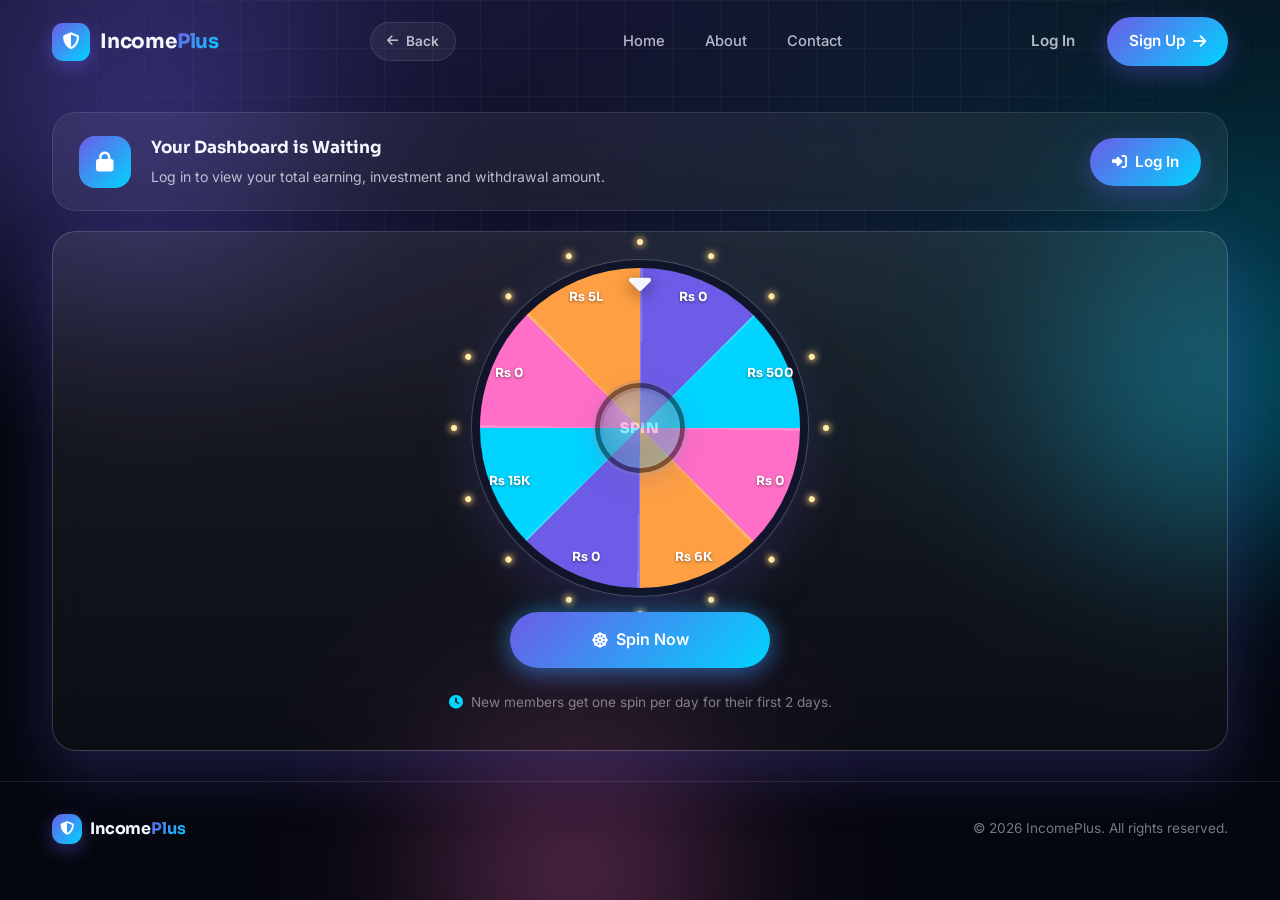
==== frontend/index.html @ 75879833 "Add live countdown timer for the next daily bonus spin Backend now returns next_eligible_at (next UT" ====
<!DOCTYPE html>
<html lang="en">
<head>
<meta charset="UTF-8" />
<meta name="viewport" content="width=device-width, initial-scale=1.0" />
<title>IncomePlus — Grow Your Income, Securely</title>
<meta name="description" content="IncomePlus — a secure, modern investment platform for users and admins." />
<link rel="icon" type="image/svg+xml" href="favicon.svg" />

<link rel="preconnect" href="https://fonts.googleapis.com" />
<link rel="preconnect" href="https://fonts.gstatic.com" crossorigin />
<link href="https://fonts.googleapis.com/css2?family=Sora:wght@400;500;600;700;800&family=Inter:wght@400;500;600;700&display=swap" rel="stylesheet" />
<link rel="stylesheet" href="https://cdnjs.cloudflare.com/ajax/libs/font-awesome/6.5.2/css/all.min.css" />

<link rel="stylesheet" href="css/style.css" />
</head>
<body>

<!-- Ambient background -->
<div class="bg-ambient" aria-hidden="true">
  <span class="orb orb-1"></span>
  <span class="orb orb-2"></span>
  <span class="orb orb-3"></span>
  <div class="grid-overlay"></div>
</div>

<!-- ===== Header ===== -->
<header class="site-header" id="siteHeader">
  <div class="container header-inner">
    <a href="#home" class="brand">
      <span class="brand-mark"><i class="fa-solid fa-shield-halved"></i></span>
      <span class="brand-name">Income<span class="brand-accent">Plus</span></span>
    </a>

    <button type="button" class="back-nav-btn" id="backNavBtn" title="Go back" aria-label="Go back">
      <i class="fa-solid fa-arrow-left"></i>
      <span>Back</span>
    </button>

    <nav class="main-nav" id="mainNav">
      <a href="#home" class="nav-link active">Home</a>
      <a href="#about" class="nav-link">About</a>
      <a href="#contact" class="nav-link">Contact</a>
      <button type="button" class="nav-link mobile-logout-link" id="mobileLogoutBtn" hidden>
        <i class="fa-solid fa-arrow-right-from-bracket"></i> Log Out
      </button>
    </nav>

    <div class="header-actions">
      <div class="auth-buttons" id="authButtons">
        <button class="btn btn-ghost" id="openLoginBtn">Log In</button>
        <button class="btn btn-primary" id="openSignupBtn">
          <span>Sign Up</span>
          <i class="fa-solid fa-arrow-right"></i>
        </button>
      </div>

      <div class="user-chip" id="userChip" hidden>
        <span class="user-chip-avatar"><i class="fa-solid fa-user"></i></span>
        <span class="user-chip-name" id="userChipName">User</span>
        <button class="user-chip-logout" id="logoutBtn" title="Log out" aria-label="Log out">
          <i class="fa-solid fa-arrow-right-from-bracket"></i>
        </button>
      </div>

      <button class="nav-toggle" id="navToggle" aria-label="Toggle navigation">
        <span></span><span></span><span></span>
      </button>
    </div>
  </div>
</header>

<div class="mobile-back-row">
  <button type="button" class="mobile-back-btn" id="mobileBackBtn" aria-label="Go back">
    <i class="fa-solid fa-arrow-left"></i>
  </button>
</div>

<!-- ===== Wallet Overview (below header) ===== -->
<section class="wallet-section" id="walletSection">
  <div class="container">

    <div class="wallet-locked" id="walletLocked">
      <div class="wallet-locked-icon"><i class="fa-solid fa-lock"></i></div>
      <div class="wallet-locked-text">
        <h3>Your Dashboard is Waiting</h3>
        <p>Log in to view your total earning, investment and withdrawal amount.</p>
      </div>
      <button class="btn btn-primary" id="walletLoginBtn">
        <i class="fa-solid fa-right-to-bracket"></i>
        <span>Log In</span>
      </button>
    </div>

    <div class="wallet-grid" id="walletGrid" hidden>
      <div class="wallet-card wallet-earning">
        <div class="wallet-card-icon"><i class="fa-solid fa-sack-dollar"></i></div>
        <div class="wallet-card-info">
          <span class="wallet-card-label">Total Earning</span>
          <span class="wallet-card-amount" id="totalEarningAmount">$0.00</span>
        </div>
      </div>

      <div class="wallet-card wallet-investment">
        <div class="wallet-card-icon"><i class="fa-solid fa-chart-line"></i></div>
        <div class="wallet-card-info">
          <span class="wallet-card-label">Total Investment</span>
          <span class="wallet-card-amount" id="totalInvestmentAmount">$0.00</span>
        </div>
      </div>

      <button type="button" class="wallet-card wallet-withdrawal wallet-card-clickable" id="withdrawCardBtn">
        <div class="wallet-card-icon"><i class="fa-solid fa-money-bill-transfer"></i></div>
        <div class="wallet-card-info">
          <span class="wallet-card-label">Withdrawal Amount</span>
          <span class="wallet-card-amount" id="withdrawalAmount">$0.00</span>
        </div>
        <span class="wallet-card-cta"><i class="fa-solid fa-arrow-right"></i> Withdraw</span>
      </button>
    </div>

    <div class="investments-history" id="investmentsHistory" hidden>
      <h4><i class="fa-solid fa-clock-rotate-left"></i> Your Investment Requests</h4>
      <div class="investment-list" id="investmentList"></div>
    </div>

    <div class="investments-history" id="withdrawalsHistory" hidden>
      <h4><i class="fa-solid fa-money-bill-transfer"></i> Your Withdrawal Requests</h4>
      <div class="investment-list" id="withdrawalList"></div>
    </div>

  </div>
</section>

<main id="home">

  <!-- ===== Daily Bonus Wheel ===== -->
  <section class="bonus-section" id="daily-bonus">
    <div class="container">
      <div class="bonus-card glass-card bonus-card-simple">

        <div class="bonus-wheel-area">
          <div class="wheel-wrap">
            <div class="wheel-pointer"><i class="fa-solid fa-caret-down"></i></div>
            <div class="wheel" id="bonusWheel">
              <div class="wheel-labels" id="wheelLabels"></div>
            </div>
            <button type="button" class="wheel-hub" id="spinBtn" disabled>
              <span class="btn-text">SPIN</span>
              <i class="fa-solid fa-circle-notch fa-spin btn-spinner"></i>
            </button>
          </div>

          <button class="btn btn-primary btn-lg spin-now-btn" id="spinNowBtn">
            <i class="fa-solid fa-dharmachakra"></i>
            <span>Spin Now</span>
          </button>

          <p class="bonus-simple-note"><i class="fa-solid fa-clock"></i> New members get one spin per day for their first 2 days.</p>

          <div class="bonus-status-message" id="bonusStatusMessage" hidden></div>
        </div>

      </div>
    </div>
  </section>

</main>

<!-- ===== Footer ===== -->
<footer class="site-footer" id="contact">
  <div class="container footer-inner">
    <div class="brand footer-brand">
      <span class="brand-mark"><i class="fa-solid fa-shield-halved"></i></span>
      <span class="brand-name">Income<span class="brand-accent">Plus</span></span>
    </div>
    <p class="footer-copy">&copy; <span id="footerYear"></span> IncomePlus. All rights reserved.</p>
  </div>
</footer>

<!-- ===== Auth Modal ===== -->
<div class="modal-overlay" id="authOverlay">
  <div class="auth-modal" role="dialog" aria-modal="true" aria-labelledby="authModalTitle">
    <button class="modal-close" id="authCloseBtn" aria-label="Close">
      <i class="fa-solid fa-xmark"></i>
    </button>

    <div class="auth-modal-header">
      <span class="brand-mark"><i class="fa-solid fa-shield-halved"></i></span>
      <h2 id="authModalTitle">Welcome to IncomePlus</h2>
      <p id="authModalSubtitle">New user? Sign up in seconds. Returning? Log right back in.</p>
    </div>

    <!-- Login / Signup tabs -->
    <div class="auth-tabs">
      <button class="auth-tab active" data-tab="login">Log In</button>
      <button class="auth-tab" data-tab="signup">Sign Up</button>
    </div>

    <div class="auth-alert" id="authAlert"></div>

    <!-- ===== Login Form ===== -->
    <form class="auth-form active" id="loginForm" autocomplete="on">
      <div class="form-group">
        <label for="loginEmail">Email Address</label>
        <div class="input-wrap">
          <i class="fa-solid fa-envelope"></i>
          <input type="email" id="loginEmail" name="email" placeholder="you@example.com" required />
        </div>
      </div>

      <div class="form-group">
        <label for="loginPassword">Password</label>
        <div class="input-wrap">
          <i class="fa-solid fa-lock"></i>
          <input type="password" id="loginPassword" name="password" placeholder="••••••••" required minlength="8" />
          <button type="button" class="input-icon-btn toggle-password" data-target="loginPassword" aria-label="Show password">
            <i class="fa-solid fa-eye"></i>
          </button>
        </div>
      </div>

      <div class="form-row-between">
        <label class="checkbox-wrap">
          <input type="checkbox" id="rememberMe" name="remember_me" />
          <span class="checkbox-box"></span>
          <span>Remember me</span>
        </label>
        <a href="#" class="link-muted" id="forgotPasswordLink">Forgot password?</a>
      </div>

      <button type="submit" class="btn btn-primary btn-block" id="loginSubmitBtn">
        <span class="btn-text">Log In</span>
        <i class="fa-solid fa-circle-notch fa-spin btn-spinner"></i>
      </button>

      <p class="auth-switch">
        Don't have an account? <button type="button" class="link-btn" data-switch="signup">Sign up</button>
      </p>
    </form>

    <!-- ===== Signup Form ===== -->
    <form class="auth-form" id="signupForm" autocomplete="on">

      <p class="referred-note" id="referredByNote" hidden>
        <i class="fa-solid fa-user-group"></i>
        You were invited by a friend — sign up to get started!
      </p>

      <div class="form-section-label"><span>Identity</span></div>

      <div class="form-group">
        <label for="signupName">Full Name</label>
        <div class="input-wrap">
          <i class="fa-solid fa-id-card"></i>
          <input type="text" id="signupName" name="full_name" placeholder="Your full name" required minlength="2" />
        </div>
      </div>

      <div class="form-group">
        <label for="signupEmail">Email Address</label>
        <div class="input-wrap">
          <i class="fa-solid fa-envelope"></i>
          <input type="email" id="signupEmail" name="email" placeholder="you@example.com" required />
        </div>
      </div>

      <div class="form-section-label"><span>Password</span></div>

      <div class="form-grid-2">
        <div class="form-group">
          <label for="signupPassword">Password</label>
          <div class="input-wrap">
            <i class="fa-solid fa-lock"></i>
            <input type="password" id="signupPassword" name="password" placeholder="Min. 8 characters" required minlength="8" />
            <button type="button" class="input-icon-btn toggle-password" data-target="signupPassword" aria-label="Show password">
              <i class="fa-solid fa-eye"></i>
            </button>
          </div>
        </div>

        <div class="form-group">
          <label for="signupConfirmPassword">Confirm Password</label>
          <div class="input-wrap">
            <i class="fa-solid fa-lock"></i>
            <input type="password" id="signupConfirmPassword" name="confirm_password" placeholder="Re-enter password" required minlength="8" />
            <button type="button" class="input-icon-btn toggle-password" data-target="signupConfirmPassword" aria-label="Show password">
              <i class="fa-solid fa-eye"></i>
            </button>
          </div>
        </div>
      </div>

      <div class="form-section-label"><span>Contact</span></div>

      <div class="form-grid-2">
        <div class="form-group">
          <label for="signupPhone">Mobile Number</label>
          <div class="input-wrap phone-input-wrap">
            <i class="fa-solid fa-phone"></i>
            <span class="phone-prefix">+92</span>
            <input type="tel" id="signupPhone" name="phone_number" placeholder="3XX XXXXXXX" required minlength="7" inputmode="numeric" />
          </div>
        </div>

        <div class="form-group">
          <label for="signupCountry">Country</label>
          <div class="input-wrap select-wrap">
            <i class="fa-solid fa-globe"></i>
            <select id="signupCountry" name="country" required>
              <option value="Pakistan" selected>Pakistan</option>
              <option value="India">India</option>
              <option value="United Arab Emirates">United Arab Emirates</option>
              <option value="Saudi Arabia">Saudi Arabia</option>
              <option value="United Kingdom">United Kingdom</option>
              <option value="United States">United States</option>
              <option value="Other">Other</option>
            </select>
            <i class="fa-solid fa-chevron-down select-caret"></i>
          </div>
        </div>
      </div>


      <label class="checkbox-wrap terms-check">
        <input type="checkbox" id="agreeTerms" name="agree_terms" required />
        <span class="checkbox-box"></span>
        <span>I agree to the Terms of Service and Privacy Policy</span>
      </label>

      <button type="submit" class="btn btn-primary btn-block" id="signupSubmitBtn">
        <span class="btn-text">Create Account</span>
        <i class="fa-solid fa-circle-notch fa-spin btn-spinner"></i>
      </button>

      <p class="auth-switch">
        Already have an account? <button type="button" class="link-btn" data-switch="login">Log in</button>
      </p>

      <p class="trust-note">
        <i class="fa-solid fa-shield-halved"></i>
        Passwords hashed with bcrypt · Stored in PostgreSQL · JWT-secured sessions
      </p>
    </form>
  </div>
</div>

<!-- ===== Investment Modal ===== -->
<div class="modal-overlay" id="investmentOverlay">
  <div class="auth-modal investment-modal" role="dialog" aria-modal="true" aria-labelledby="investmentModalTitle">
    <button class="modal-close" id="investmentCloseBtn" aria-label="Close">
      <i class="fa-solid fa-xmark"></i>
    </button>

    <div class="auth-modal-header">
      <span class="brand-mark"><i class="fa-solid fa-coins"></i></span>
      <h2 id="investmentModalTitle">Choose Your Investment Plan</h2>
      <p id="investmentModalSubtitle">Pick an amount to get started — you can invest again anytime.</p>
    </div>

    <div class="auth-alert" id="investmentAlert"></div>

    <!-- Step 1: Plan selection -->
    <div class="invest-step" id="investStepPlans">
      <div class="plan-grid" id="planGrid"></div>

      <p class="plan-disclaimer">
        <i class="fa-solid fa-circle-info"></i>
        Profit shown is the expected monthly return, credited daily once your investment is approved.
      </p>

      <button type="button" class="btn btn-primary btn-block" id="planContinueBtn" disabled>
        <span>Continue</span>
        <i class="fa-solid fa-arrow-right"></i>
      </button>
    </div>

    <!-- Step 2: Payment details -->
    <div class="invest-step" id="investStepPayment" hidden>
      <div class="payment-summary">
        <span>You're investing</span>
        <strong id="selectedAmountText">Rs 0</strong>
      </div>

      <div class="profit-summary" id="profitSummary">
        <i class="fa-solid fa-arrow-trend-up"></i>
        <span>Expected profit: <strong id="profitMonthlyText">Rs 0/mo</strong> <em id="profitDailyText">(&asymp; Rs 0/day)</em></span>
      </div>

      <div class="payment-details-card">
        <div class="payment-detail-row">
          <span class="payment-detail-label"><i class="fa-solid fa-building-columns"></i> Bank Name</span>
          <span class="payment-detail-value">O Pay</span>
        </div>
        <div class="payment-detail-row">
          <span class="payment-detail-label"><i class="fa-solid fa-user"></i> Account Holder</span>
          <span class="payment-detail-value">Hafeez</span>
        </div>
        <div class="payment-detail-row">
          <span class="payment-detail-label"><i class="fa-solid fa-hashtag"></i> Account Number</span>
          <span class="payment-detail-value payment-account-number">
            <span id="accountNumberText">03213628639</span>
            <button type="button" class="copy-btn" id="copyAccountBtn" title="Copy account number" aria-label="Copy account number">
              <i class="fa-solid fa-copy"></i>
            </button>
          </span>
        </div>
      </div>

      <p class="payment-instructions">
        <i class="fa-solid fa-circle-info"></i>
        Send the selected amount to the account above, then fill in your payment proof below so our team can verify it.
      </p>

      <div class="proof-form">
        <div class="form-group">
          <label for="transactionId">Transaction ID</label>
          <div class="input-wrap">
            <i class="fa-solid fa-receipt"></i>
            <input type="text" id="transactionId" name="transaction_id" placeholder="e.g. TXN123456789" required />
          </div>
        </div>

        <div class="form-group">
          <label for="screenshotInput">Payment Screenshot</label>
          <label class="upload-zone" id="uploadZone" for="screenshotInput">
            <input type="file" id="screenshotInput" name="screenshot" accept="image/png,image/jpeg,image/webp" hidden />

            <div class="upload-zone-empty" id="uploadZoneEmpty">
              <i class="fa-solid fa-cloud-arrow-up"></i>
              <span class="upload-zone-title">Click to upload screenshot</span>
              <span class="upload-zone-hint">PNG, JPG or WEBP — max 5MB</span>
            </div>

            <div class="upload-zone-preview" id="uploadZonePreview" hidden>
              <img id="uploadPreviewImg" alt="Payment screenshot preview" />
              <div class="upload-preview-info">
                <span id="uploadFileName">screenshot.png</span>
                <button type="button" class="upload-remove-btn" id="uploadRemoveBtn" title="Remove screenshot" aria-label="Remove screenshot">
                  <i class="fa-solid fa-trash"></i>
                </button>
              </div>
            </div>
          </label>
        </div>
      </div>

      <div class="invest-step-actions">
        <button type="button" class="btn btn-outline" id="planBackBtn">
          <i class="fa-solid fa-arrow-left"></i>
          <span>Back</span>
        </button>
        <button type="button" class="btn btn-primary btn-block" id="confirmInvestmentBtn">
          <span class="btn-text">I've Sent the Payment</span>
          <i class="fa-solid fa-circle-notch fa-spin btn-spinner"></i>
        </button>
      </div>
    </div>

    <!-- Step 3: Waiting for approval -->
    <div class="invest-step" id="investStepSuccess" hidden>
      <div class="invest-success">
        <div class="invest-success-icon pending"><i class="fa-solid fa-hourglass-half"></i></div>
        <h3>Waiting for Approval</h3>
        <p>Your payment proof for <strong id="successAmountText">Rs 0</strong> has been submitted. Our team will verify it and approve your investment shortly — track the status anytime on your dashboard.</p>
        <button type="button" class="btn btn-primary btn-block" id="investDoneBtn">Done</button>
      </div>
    </div>
  </div>
</div>

<!-- ===== Bonus Spin Result ===== -->
<div class="confetti-container" id="confettiContainer" aria-hidden="true"></div>

<div class="modal-overlay" id="bonusResultOverlay">
  <div class="auth-modal bonus-result-modal" role="dialog" aria-modal="true" aria-labelledby="bonusResultTitle">
    <button class="modal-close" id="bonusResultClose" aria-label="Close">
      <i class="fa-solid fa-xmark"></i>
    </button>

    <div class="bonus-result-icon" id="bonusResultIcon"><i class="fa-solid fa-sack-dollar"></i></div>
    <h2 id="bonusResultTitle">Congratulations!</h2>
    <p class="bonus-result-lead" id="bonusResultLead">You won</p>
    <div class="bonus-result-amount" id="bonusResultAmount">Rs 500</div>
    <p class="bonus-result-note" id="bonusResultNote">Added to your Total Earning balance.</p>

    <button type="button" class="btn btn-primary btn-block" id="bonusResultWithdrawBtn" hidden>
      <i class="fa-solid fa-money-bill-transfer"></i>
      <span id="bonusResultWithdrawText">Withdraw Rs 0</span>
    </button>
    <button type="button" class="btn btn-outline btn-block" id="bonusResultDoneBtn">Awesome!</button>
  </div>
</div>

<!-- ===== Withdrawal Modal ===== -->
<!-- ===== Investment-Required Gate (big bonus winners) ===== -->
<div class="modal-overlay" id="investRequiredOverlay">
  <div class="auth-modal invest-required-modal" role="dialog" aria-modal="true" aria-labelledby="investRequiredTitle">
    <button class="modal-close" id="investRequiredClose" aria-label="Close">
      <i class="fa-solid fa-xmark"></i>
    </button>

    <div class="invest-required-icon"><i class="fa-solid fa-lock"></i></div>
    <span class="invest-required-badge"><i class="fa-solid fa-star"></i> Bonus Unlock Required</span>

    <h2 id="investRequiredTitle">Invest to Unlock Your Withdrawal</h2>
    <p class="invest-required-text">
      Your bonus win qualifies for our <strong>big-winner</strong> tier. To keep payouts safe and secure,
      withdrawals unlock once you've invested the amount below.
    </p>

    <div class="invest-required-amount">
      <i class="fa-solid fa-arrow-trend-up"></i>
      <span>Invest</span>
      <strong id="investRequiredAmountText">Rs 50,000</strong>
    </div>

    <div class="invest-required-actions">
      <button type="button" class="btn btn-primary btn-block" id="investRequiredCta">
        <i class="fa-solid fa-coins"></i>
        <span>Invest Now</span>
      </button>
      <button type="button" class="btn btn-outline btn-block" id="investRequiredLaterBtn">Maybe Later</button>
    </div>
  </div>
</div>

<div class="modal-overlay" id="withdrawalOverlay">
  <div class="auth-modal withdrawal-modal" role="dialog" aria-modal="true" aria-labelledby="withdrawalModalTitle">
    <button class="modal-close" id="withdrawalCloseBtn" aria-label="Close">
      <i class="fa-solid fa-xmark"></i>
    </button>

    <div class="auth-modal-header">
      <span class="brand-mark"><i class="fa-solid fa-money-bill-transfer"></i></span>
      <h2 id="withdrawalModalTitle">Request a Withdrawal</h2>
      <p>Funds are sent to your Easypaisa or JazzCash account after admin approval.</p>
    </div>

    <div class="auth-alert" id="withdrawalAlert"></div>

    <!-- Step 1: form -->
    <div class="invest-step" id="withdrawStepForm">
      <div class="payment-summary">
        <span>Available to withdraw</span>
        <strong id="withdrawAvailableText">Rs 0</strong>
      </div>

      <div class="form-group">
        <label for="withdrawAmount">Amount (Rs)</label>
        <div class="input-wrap">
          <i class="fa-solid fa-money-bill"></i>
          <input type="number" id="withdrawAmount" min="1" step="1" placeholder="e.g. 1000" required />
        </div>
      </div>

      <div class="role-toggle" id="walletProviderToggle">
        <button type="button" class="role-btn active" data-provider="easypaisa">
          <i class="fa-solid fa-wallet"></i> Easypaisa
        </button>
        <button type="button" class="role-btn" data-provider="jazzcash">
          <i class="fa-solid fa-wallet"></i> JazzCash
        </button>
      </div>

      <div class="form-group">
        <label for="withdrawAccountNumber">Account Number</label>
        <div class="input-wrap">
          <i class="fa-solid fa-phone"></i>
          <input type="tel" id="withdrawAccountNumber" placeholder="03XXXXXXXXX" required minlength="7" />
        </div>
      </div>

      <button type="button" class="btn btn-primary btn-block" id="withdrawSubmitBtn">
        <span class="btn-text">Request Withdrawal</span>
        <i class="fa-solid fa-circle-notch fa-spin btn-spinner"></i>
      </button>
    </div>

    <!-- Step 2: Waiting for approval -->
    <div class="invest-step" id="withdrawStepSuccess" hidden>
      <div class="invest-success">
        <div class="invest-success-icon pending"><i class="fa-solid fa-hourglass-half"></i></div>
        <h3>Waiting for Approval</h3>
        <p>Your withdrawal request for <strong id="withdrawSuccessAmount">Rs 0</strong> has been submitted. Our team will process it and send funds to your account shortly.</p>
        <button type="button" class="btn btn-primary btn-block" id="withdrawDoneBtn">Done</button>
      </div>
    </div>
  </div>
</div>

<script src="js/main.js"></script>
<script src="js/auth.js"></script>
<script src="js/investment.js"></script>
<script src="js/withdrawal.js"></script>
<script src="js/market.js"></script>
<script src="js/bonus.js"></script>
</body>
</html>
---- frontend/css/style.css ----
/* ============================================
   IncomePlus — Design Tokens
============================================ */
:root {
  --bg-deep: #05070f;
  --bg-surface: #0b0f1e;
  --bg-surface-2: #10152a;
  --bg-glass: rgba(255, 255, 255, 0.06);
  --border-soft: rgba(255, 255, 255, 0.1);
  --border-strong: rgba(255, 255, 255, 0.18);

  --text-primary: #f5f7ff;
  --text-secondary: rgba(245, 247, 255, 0.72);
  --text-muted: rgba(245, 247, 255, 0.48);

  --accent-1: #6c5ce7;
  --accent-2: #00d4ff;
  --accent-3: #ff6ec7;
  --accent-success: #2ecc71;
  --accent-danger: #ff5c7a;

  --gradient-primary: linear-gradient(135deg, var(--accent-1), var(--accent-2));
  --gradient-warm: linear-gradient(135deg, var(--accent-3), var(--accent-1));

  --shadow-soft: 0 10px 30px rgba(0, 0, 0, 0.35);
  --shadow-lift: 0 20px 60px rgba(108, 92, 231, 0.25);

  --radius-sm: 10px;
  --radius-md: 16px;
  --radius-lg: 24px;
  --radius-pill: 999px;

  --font-heading: "Sora", "Inter", sans-serif;
  --font-body: "Inter", sans-serif;

  --header-h: 84px;
  --ease: cubic-bezier(0.16, 1, 0.3, 1);
}

/* ============================================
   Reset
============================================ */
* { margin: 0; padding: 0; box-sizing: border-box; }

/* Component classes below set their own `display` (flex/grid), which — at equal
   specificity — beats the browser's default [hidden] rule by source order alone.
   This restores `hidden` as the final word regardless of component styling. */
[hidden] { display: none !important; }

html { scroll-behavior: smooth; }

body {
  background: var(--bg-deep);
  color: var(--text-primary);
  font-family: var(--font-body);
  line-height: 1.6;
  overflow-x: hidden;
  -webkit-font-smoothing: antialiased;
}

img, svg { display: block; max-width: 100%; }
a { text-decoration: none; color: inherit; }
button { font: inherit; cursor: pointer; border: none; background: none; color: inherit; }
input { font: inherit; color: inherit; }
ul { list-style: none; }

.container {
  width: 100%;
  max-width: 1240px;
  margin: 0 auto;
  padding: 0 32px;
}

::selection { background: var(--accent-1); color: #fff; }

::-webkit-scrollbar { width: 10px; }
::-webkit-scrollbar-track { background: var(--bg-deep); }
::-webkit-scrollbar-thumb { background: var(--bg-surface-2); border-radius: 10px; }
::-webkit-scrollbar-thumb:hover { background: var(--accent-1); }

/* ============================================
   Ambient Background
============================================ */
.bg-ambient {
  position: fixed;
  inset: 0;
  z-index: -1;
  overflow: hidden;
  background:
    radial-gradient(ellipse 80% 60% at 20% -10%, rgba(108, 92, 231, 0.25), transparent),
    radial-gradient(ellipse 60% 50% at 100% 20%, rgba(0, 212, 255, 0.15), transparent),
    var(--bg-deep);
}

.orb {
  position: absolute;
  border-radius: 50%;
  filter: blur(90px);
  opacity: 0.55;
  animation: drift 22s ease-in-out infinite;
}

.orb-1 {
  width: 480px; height: 480px;
  top: -120px; left: -100px;
  background: radial-gradient(circle, var(--accent-1), transparent 70%);
}

.orb-2 {
  width: 420px; height: 420px;
  top: 20%; right: -140px;
  background: radial-gradient(circle, var(--accent-2), transparent 70%);
  animation-delay: -7s;
}

.orb-3 {
  width: 380px; height: 380px;
  bottom: -160px; left: 30%;
  background: radial-gradient(circle, var(--accent-3), transparent 70%);
  animation-delay: -14s;
}

@keyframes drift {
  0%, 100% { transform: translate(0, 0) scale(1); }
  33% { transform: translate(40px, 30px) scale(1.08); }
  66% { transform: translate(-30px, 20px) scale(0.95); }
}

.grid-overlay {
  position: absolute;
  inset: 0;
  background-image:
    linear-gradient(rgba(255,255,255,0.035) 1px, transparent 1px),
    linear-gradient(90deg, rgba(255,255,255,0.035) 1px, transparent 1px);
  background-size: 48px 48px;
  mask-image: radial-gradient(ellipse 70% 60% at 50% 0%, #000 40%, transparent 90%);
}

/* ============================================
   Buttons
============================================ */
.btn {
  display: inline-flex;
  align-items: center;
  justify-content: center;
  gap: 8px;
  padding: 12px 22px;
  border-radius: var(--radius-pill);
  font-weight: 600;
  font-size: 0.95rem;
  white-space: nowrap;
  transition: transform 0.25s var(--ease), box-shadow 0.25s var(--ease), background 0.25s var(--ease), border-color 0.25s var(--ease);
}

.btn:active { transform: scale(0.97); }

.btn-primary {
  background: var(--gradient-primary);
  color: #fff;
  box-shadow: 0 8px 24px rgba(108, 92, 231, 0.35);
}
.btn-primary:hover { box-shadow: 0 12px 32px rgba(108, 92, 231, 0.5); transform: translateY(-2px); }

.btn-outline {
  background: transparent;
  border: 1.5px solid var(--border-strong);
  color: var(--text-primary);
}
.btn-outline:hover { background: var(--bg-glass); border-color: var(--accent-2); transform: translateY(-2px); }

.btn-ghost {
  background: transparent;
  color: var(--text-secondary);
}
.btn-ghost:hover { color: var(--text-primary); }

.btn-lg { padding: 15px 28px; font-size: 1rem; }
.btn-block { width: 100%; }

.btn-block .btn-spinner { display: none; }
.btn-block.is-loading .btn-text { visibility: hidden; }
.btn-block.is-loading .btn-spinner {
  display: inline-block;
  position: absolute;
}
.btn-block { position: relative; }

/* ============================================
   Header
============================================ */
.site-header {
  position: fixed;
  top: 0; left: 0; right: 0;
  z-index: 100;
  height: var(--header-h);
  display: flex;
  align-items: center;
  transition: background 0.3s var(--ease), border-color 0.3s var(--ease), height 0.3s var(--ease);
  border-bottom: 1px solid transparent;
}

.site-header.scrolled {
  height: 68px;
  background: rgba(5, 7, 15, 0.75);
  backdrop-filter: blur(16px) saturate(140%);
  -webkit-backdrop-filter: blur(16px) saturate(140%);
  border-bottom: 1px solid var(--border-soft);
}

.header-inner {
  display: flex;
  align-items: center;
  justify-content: space-between;
  gap: 24px;
}

.back-nav-btn {
  display: inline-flex;
  align-items: center;
  gap: 8px;
  padding: 8px 16px;
  border-radius: var(--radius-pill);
  background: var(--bg-glass);
  border: 1px solid var(--border-soft);
  color: var(--text-secondary);
  font-size: 0.85rem;
  font-weight: 600;
  transition: background 0.2s, color 0.2s, border-color 0.2s, transform 0.2s;
}
.back-nav-btn:hover {
  background: rgba(255, 255, 255, 0.1);
  border-color: var(--border-strong);
  color: var(--text-primary);
  transform: translateX(-2px);
}
.back-nav-btn i { font-size: 0.8rem; }

.mobile-back-row { display: none; }

.brand {
  display: flex;
  align-items: center;
  gap: 10px;
}

.brand-mark {
  width: 38px; height: 38px;
  display: grid;
  place-items: center;
  border-radius: 11px;
  background: var(--gradient-primary);
  color: #fff;
  font-size: 1.05rem;
  box-shadow: 0 6px 18px rgba(108, 92, 231, 0.4);
}

.brand-name {
  font-family: var(--font-heading);
  font-weight: 700;
  font-size: 1.25rem;
  letter-spacing: -0.01em;
}

.brand-accent {
  background: var(--gradient-primary);
  -webkit-background-clip: text;
  background-clip: text;
  color: transparent;
}

.main-nav {
  display: flex;
  align-items: center;
  gap: 8px;
}

.nav-link {
  padding: 9px 16px;
  border-radius: var(--radius-pill);
  font-size: 0.92rem;
  font-weight: 500;
  color: var(--text-secondary);
  transition: color 0.2s, background 0.2s;
}

.nav-link:hover { color: var(--text-primary); background: var(--bg-glass); }
.nav-link.active { color: var(--text-primary); background: var(--bg-glass); }

.header-actions {
  display: flex;
  align-items: center;
  gap: 10px;
}

.nav-toggle {
  display: none;
  flex-direction: column;
  gap: 5px;
  width: 34px; height: 34px;
  align-items: center;
  justify-content: center;
}
.nav-toggle span {
  width: 20px; height: 2px;
  background: var(--text-primary);
  border-radius: 2px;
  transition: transform 0.3s, opacity 0.3s;
}

.auth-buttons {
  display: flex;
  align-items: center;
  gap: 10px;
}

/* Logged-in user chip (replaces auth buttons in header) */
.user-chip {
  display: flex;
  align-items: center;
  gap: 10px;
  padding: 6px 8px 6px 14px;
  border-radius: var(--radius-pill);
  background: var(--bg-glass);
  border: 1px solid var(--border-soft);
}

.user-chip-avatar {
  width: 30px; height: 30px;
  display: grid;
  place-items: center;
  border-radius: 50%;
  background: var(--gradient-primary);
  color: #fff;
  font-size: 0.8rem;
}

.user-chip-name {
  font-size: 0.88rem;
  font-weight: 600;
  max-width: 140px;
  overflow: hidden;
  text-overflow: ellipsis;
  white-space: nowrap;
}

.user-chip-logout {
  width: 30px; height: 30px;
  display: grid;
  place-items: center;
  border-radius: 50%;
  color: var(--text-muted);
  transition: background 0.2s, color 0.2s;
}
.user-chip-logout:hover { background: rgba(255, 92, 122, 0.15); color: var(--accent-danger); }

.user-chip-dashboard {
  width: 30px; height: 30px;
  display: grid;
  place-items: center;
  border-radius: 50%;
  color: var(--text-muted);
  transition: background 0.2s, color 0.2s;
}
.user-chip-dashboard:hover { background: rgba(0, 212, 255, 0.15); color: var(--accent-2); }

/* ============================================
   Wallet Overview (below header)
============================================ */
.wallet-section {
  padding: calc(var(--header-h) + 28px) 0 0;
  position: relative;
}

.wallet-locked {
  display: flex;
  align-items: center;
  gap: 20px;
  padding: 22px 26px;
  border-radius: var(--radius-lg);
  background: var(--bg-glass);
  border: 1px solid var(--border-soft);
  backdrop-filter: blur(16px);
  -webkit-backdrop-filter: blur(16px);
}

.wallet-locked-icon {
  flex-shrink: 0;
  width: 52px; height: 52px;
  display: grid;
  place-items: center;
  border-radius: 16px;
  background: var(--gradient-primary);
  color: #fff;
  font-size: 1.25rem;
}

.wallet-locked-text { flex: 1; min-width: 200px; }
.wallet-locked-text h3 {
  font-family: var(--font-heading);
  font-size: 1.05rem;
  margin-bottom: 4px;
}
.wallet-locked-text p {
  font-size: 0.88rem;
  color: var(--text-secondary);
}

.wallet-grid {
  display: grid;
  grid-template-columns: repeat(3, 1fr);
  gap: 20px;
}

.wallet-card {
  display: flex;
  align-items: center;
  gap: 16px;
  padding: 24px;
  border-radius: var(--radius-lg);
  background: var(--bg-glass);
  border: 1px solid var(--border-soft);
  backdrop-filter: blur(16px);
  -webkit-backdrop-filter: blur(16px);
  transition: transform 0.3s var(--ease), border-color 0.3s var(--ease);
  animation: fadeInUp 0.6s var(--ease) both;
}

.wallet-card:hover {
  transform: translateY(-4px);
  border-color: var(--border-strong);
}

.wallet-card-icon {
  flex-shrink: 0;
  width: 50px; height: 50px;
  display: grid;
  place-items: center;
  border-radius: 15px;
  font-size: 1.2rem;
  color: #fff;
}

.wallet-earning .wallet-card-icon { background: linear-gradient(135deg, #2ecc71, #10ac84); }
.wallet-investment .wallet-card-icon { background: linear-gradient(135deg, var(--accent-1), var(--accent-2)); }
.wallet-withdrawal .wallet-card-icon { background: linear-gradient(135deg, var(--accent-3), #ff9f43); }

.wallet-card-info { display: flex; flex-direction: column; gap: 4px; min-width: 0; }

.wallet-card-label {
  font-size: 0.82rem;
  color: var(--text-muted);
  font-weight: 500;
}

.wallet-card-amount {
  font-family: var(--font-heading);
  font-size: 1.4rem;
  font-weight: 700;
  overflow: hidden;
  text-overflow: ellipsis;
  white-space: nowrap;
}

.wallet-card-clickable {
  width: 100%;
  text-align: left;
  font-family: inherit;
  cursor: pointer;
}

.wallet-card-clickable:hover { border-color: var(--accent-2); }

.wallet-card-cta {
  margin-left: auto;
  flex-shrink: 0;
  display: flex;
  align-items: center;
  gap: 6px;
  font-size: 0.78rem;
  font-weight: 600;
  color: var(--accent-2);
  white-space: nowrap;
}

/* ============================================
   Invest Now CTA
============================================ */
.invest-cta { padding: 22px 0 0; }

.invest-cta-inner {
  display: flex;
  align-items: center;
  gap: 20px;
  padding: 22px 26px;
  border-radius: var(--radius-lg);
  background: linear-gradient(120deg, rgba(108, 92, 231, 0.18), rgba(0, 212, 255, 0.1));
  border: 1px solid var(--border-soft);
  backdrop-filter: blur(16px);
  -webkit-backdrop-filter: blur(16px);
  flex-wrap: wrap;
}

.invest-cta-icon {
  flex-shrink: 0;
  width: 52px; height: 52px;
  display: grid;
  place-items: center;
  border-radius: 16px;
  background: var(--gradient-warm);
  color: #fff;
  font-size: 1.3rem;
  box-shadow: 0 10px 24px rgba(255, 110, 199, 0.3);
}

.invest-cta-text { flex: 1; min-width: 220px; }
.invest-cta-text .eyebrow { margin-bottom: 4px; }
.invest-cta-text h3 {
  font-family: var(--font-heading);
  font-size: 1.05rem;
  font-weight: 600;
}

/* ============================================
   Investment Modal — shown as a full-page takeover
   instead of a small centered popup.
============================================ */
#investmentOverlay { padding: 0; }

#investmentOverlay .investment-modal {
  max-width: 100%;
  width: 100%;
  height: 100%;
  max-height: 100%;
  border-radius: 0;
  display: flex;
  flex-direction: column;
  padding: 40px clamp(20px, 6vw, 80px) 48px;
}

#investmentOverlay .invest-step { flex: 1; }

#investmentOverlay .auth-modal-header { max-width: 640px; margin-left: auto; margin-right: auto; }

.investment-modal { max-width: 480px; }

.invest-step { display: flex; flex-direction: column; gap: 18px; }

.plan-grid {
  display: grid;
  grid-template-columns: repeat(2, 1fr);
  gap: 12px;
}

#investmentOverlay .plan-grid {
  max-width: 900px;
  margin: 0 auto;
  width: 100%;
}

@media (min-width: 720px) {
  #investmentOverlay .plan-grid { grid-template-columns: repeat(3, 1fr); }
}

#investmentOverlay .invest-step#investStepPayment,
#investmentOverlay .invest-step#investStepSuccess {
  max-width: 480px;
  margin: 0 auto;
  width: 100%;
}

.plan-card {
  position: relative;
  display: flex;
  flex-direction: column;
  align-items: stretch;
  text-align: center;
  gap: 14px;
  padding: 26px 18px 22px;
  border-radius: var(--radius-lg);
  background: linear-gradient(180deg, rgba(255, 255, 255, 0.05), rgba(255, 255, 255, 0.015));
  border: 1.5px solid var(--border-soft);
  overflow: hidden;
  isolation: isolate;
  transition: transform 0.25s var(--ease), border-color 0.25s var(--ease), box-shadow 0.25s var(--ease);
}

.plan-card::before {
  content: "";
  position: absolute;
  inset: 0;
  z-index: -1;
  opacity: 0;
  background: radial-gradient(circle at 50% -10%, rgba(0, 212, 255, 0.2), transparent 60%);
  transition: opacity 0.3s var(--ease);
}

.plan-card:hover { transform: translateY(-5px); border-color: var(--border-strong); box-shadow: 0 16px 40px rgba(0, 0, 0, 0.35); }
.plan-card:hover::before { opacity: 1; }

.plan-card.selected {
  box-shadow: 0 0 0 3px rgba(0, 212, 255, 0.18), 0 16px 40px rgba(0, 212, 255, 0.15);
}
.plan-card.selected::before { opacity: 1; }

.plan-badge {
  align-self: center;
  display: inline-flex;
  align-items: center;
  gap: 5px;
  font-size: 0.68rem;
  font-weight: 700;
  letter-spacing: 0.05em;
  text-transform: uppercase;
  padding: 5px 14px;
  border-radius: var(--radius-pill);
  background: var(--bg-glass);
  color: var(--accent-2);
  border: 1px solid var(--border-soft);
}

.plan-card-icon {
  width: 54px;
  height: 54px;
  margin: 2px auto 0;
  display: grid;
  place-items: center;
  border-radius: 50%;
  font-size: 1.35rem;
  color: #fff;
  background: var(--gradient-primary);
  box-shadow: 0 8px 24px rgba(0, 212, 255, 0.35);
}

.plan-price-block { display: flex; flex-direction: column; gap: 2px; }

.plan-price-label {
  font-size: 0.66rem;
  font-weight: 600;
  letter-spacing: 0.05em;
  text-transform: uppercase;
  color: var(--text-muted);
}

.plan-amount {
  font-family: var(--font-heading);
  font-size: 1.65rem;
  font-weight: 800;
  background: var(--gradient-primary);
  -webkit-background-clip: text;
  background-clip: text;
  color: transparent;
}

/* ----- Per-plan color themes ----- */
.plan-card.plan-color-teal { border-color: rgba(46, 204, 113, 0.3); }
.plan-card.plan-color-teal::before { background: radial-gradient(circle at 50% -10%, rgba(46, 204, 113, 0.22), transparent 60%); }
.plan-card.plan-color-teal .plan-badge,
.plan-card.plan-color-teal.selected { color: #2ecc71; }
.plan-card.plan-color-teal.selected { border-color: #2ecc71; box-shadow: 0 0 0 3px rgba(46, 204, 113, 0.18), 0 16px 40px rgba(46, 204, 113, 0.15); }
.plan-card.plan-color-teal .plan-card-icon { background: linear-gradient(135deg, #10ac84, #2ecc71); box-shadow: 0 8px 24px rgba(46, 204, 113, 0.4); }
.plan-card.plan-color-teal .plan-amount { background: linear-gradient(135deg, #10ac84, #2ecc71); -webkit-background-clip: text; background-clip: text; }
.plan-card.plan-color-teal .plan-choose-btn { background: linear-gradient(135deg, #10ac84, #2ecc71); box-shadow: 0 8px 20px rgba(46, 204, 113, 0.4); }

.plan-card.plan-color-blue { border-color: rgba(37, 99, 235, 0.3); }
.plan-card.plan-color-blue::before { background: radial-gradient(circle at 50% -10%, rgba(37, 99, 235, 0.22), transparent 60%); }
.plan-card.plan-color-blue .plan-badge { color: #3b82f6; }
.plan-card.plan-color-blue.selected { border-color: #3b82f6; box-shadow: 0 0 0 3px rgba(37, 99, 235, 0.18), 0 16px 40px rgba(37, 99, 235, 0.15); }
.plan-card.plan-color-blue .plan-card-icon { background: linear-gradient(135deg, #2563eb, #3b82f6); box-shadow: 0 8px 24px rgba(37, 99, 235, 0.4); }
.plan-card.plan-color-blue .plan-amount { background: linear-gradient(135deg, #2563eb, #3b82f6); -webkit-background-clip: text; background-clip: text; }
.plan-card.plan-color-blue .plan-choose-btn { background: linear-gradient(135deg, #2563eb, #3b82f6); box-shadow: 0 8px 20px rgba(37, 99, 235, 0.4); }

.plan-card.plan-color-purple { border-color: rgba(139, 92, 246, 0.3); }
.plan-card.plan-color-purple::before { background: radial-gradient(circle at 50% -10%, rgba(139, 92, 246, 0.22), transparent 60%); }
.plan-card.plan-color-purple .plan-badge { color: #a78bfa; }
.plan-card.plan-color-purple.selected { border-color: #8b5cf6; box-shadow: 0 0 0 3px rgba(139, 92, 246, 0.18), 0 16px 40px rgba(139, 92, 246, 0.15); }
.plan-card.plan-color-purple .plan-card-icon { background: linear-gradient(135deg, #8b5cf6, #6c5ce7); box-shadow: 0 8px 24px rgba(139, 92, 246, 0.4); }
.plan-card.plan-color-purple .plan-amount { background: linear-gradient(135deg, #8b5cf6, #6c5ce7); -webkit-background-clip: text; background-clip: text; }
.plan-card.plan-color-purple .plan-choose-btn { background: linear-gradient(135deg, #8b5cf6, #6c5ce7); box-shadow: 0 8px 20px rgba(139, 92, 246, 0.4); }

.plan-card.plan-color-pink { border-color: rgba(236, 72, 153, 0.3); }
.plan-card.plan-color-pink::before { background: radial-gradient(circle at 50% -10%, rgba(236, 72, 153, 0.22), transparent 60%); }
.plan-card.plan-color-pink .plan-badge { color: #ff9ad6; }
.plan-card.plan-color-pink.selected { border-color: #ec4899; box-shadow: 0 0 0 3px rgba(236, 72, 153, 0.18), 0 16px 40px rgba(236, 72, 153, 0.15); }
.plan-card.plan-color-pink .plan-card-icon { background: linear-gradient(135deg, #ec4899, #ff6ec7); box-shadow: 0 8px 24px rgba(236, 72, 153, 0.4); }
.plan-card.plan-color-pink .plan-amount { background: linear-gradient(135deg, #ec4899, #ff6ec7); -webkit-background-clip: text; background-clip: text; }
.plan-card.plan-color-pink .plan-choose-btn { background: linear-gradient(135deg, #ec4899, #ff6ec7); box-shadow: 0 8px 20px rgba(236, 72, 153, 0.4); }

.plan-stats-list { display: flex; flex-direction: column; gap: 8px; }

.plan-stat-row {
  display: flex;
  align-items: center;
  gap: 10px;
  padding: 8px 10px;
  border-radius: var(--radius-sm);
  background: rgba(255, 255, 255, 0.03);
  border: 1px solid var(--border-soft);
  text-align: left;
}

.plan-stat-icon {
  flex-shrink: 0;
  width: 28px;
  height: 28px;
  display: grid;
  place-items: center;
  border-radius: 50%;
  font-size: 0.8rem;
}

.plan-stat-row.stat-validity .plan-stat-icon { background: rgba(0, 212, 255, 0.14); color: var(--accent-2); }
.plan-stat-row.stat-daily .plan-stat-icon { background: rgba(46, 204, 113, 0.14); color: #6bf0a0; }
.plan-stat-row.stat-total .plan-stat-icon { background: rgba(255, 180, 84, 0.16); color: #ffb454; }

.plan-stat-label {
  flex: 1;
  min-width: 0;
  overflow: hidden;
  text-overflow: ellipsis;
  white-space: nowrap;
  font-size: 0.74rem;
  color: var(--text-muted);
  font-weight: 600;
}

.plan-stat-value { flex-shrink: 0; font-size: 0.82rem; font-weight: 700; color: var(--text-primary); white-space: nowrap; }
.plan-stat-value small { font-weight: 600; font-size: 0.68rem; color: var(--text-muted); margin-left: 2px; }

.plan-note {
  display: flex;
  align-items: center;
  justify-content: center;
  gap: 6px;
  font-size: 0.76rem;
  color: var(--text-muted);
}
.plan-note i { color: var(--accent-success); }

.plan-choose-btn {
  display: flex;
  align-items: center;
  justify-content: center;
  width: 100%;
  margin-top: 4px;
  padding: 12px;
  border-radius: 12px;
  background: var(--gradient-primary);
  color: #fff;
  font-size: 0.82rem;
  font-weight: 700;
  box-shadow: 0 8px 20px rgba(108, 92, 231, 0.35);
  transition: transform 0.2s var(--ease), box-shadow 0.2s var(--ease);
}
.plan-card:hover .plan-choose-btn { transform: translateY(-1px); }

.plan-disclaimer {
  display: flex;
  align-items: flex-start;
  gap: 8px;
  font-size: 0.76rem;
  color: var(--text-muted);
  line-height: 1.5;
}
.plan-disclaimer i { margin-top: 2px; color: var(--accent-2); }

.plan-status-note {
  grid-column: 1 / -1;
  text-align: center;
  padding: 30px 16px;
  font-size: 0.85rem;
  color: var(--text-muted);
}

.profit-summary {
  display: flex;
  align-items: center;
  gap: 8px;
  padding: 10px 16px;
  border-radius: var(--radius-sm);
  background: rgba(46, 204, 113, 0.1);
  border: 1px solid rgba(46, 204, 113, 0.25);
  font-size: 0.85rem;
  color: var(--text-secondary);
}
.profit-summary i { color: #6bf0a0; }
.profit-summary strong { color: #6bf0a0; font-weight: 700; }
.profit-summary em { font-style: normal; color: var(--text-muted); font-size: 0.8rem; }

.payment-summary {
  display: flex;
  align-items: center;
  justify-content: space-between;
  padding: 14px 18px;
  border-radius: var(--radius-md);
  background: var(--bg-glass);
  border: 1px solid var(--border-soft);
  font-size: 0.9rem;
  color: var(--text-secondary);
}

.payment-summary strong {
  font-family: var(--font-heading);
  font-size: 1.2rem;
  color: var(--text-primary);
}

.payment-details-card {
  border-radius: var(--radius-md);
  border: 1px solid var(--border-soft);
  overflow: hidden;
}

.payment-detail-row {
  display: flex;
  align-items: center;
  justify-content: space-between;
  gap: 12px;
  padding: 13px 16px;
  background: rgba(255, 255, 255, 0.03);
}

.payment-detail-row + .payment-detail-row { border-top: 1px solid var(--border-soft); }

.payment-detail-label {
  display: flex;
  align-items: center;
  gap: 8px;
  font-size: 0.82rem;
  color: var(--text-muted);
  font-weight: 500;
}

.payment-detail-label i { color: var(--accent-2); width: 14px; }

.payment-detail-value {
  font-size: 0.92rem;
  font-weight: 600;
  color: var(--text-primary);
}

.payment-account-number {
  display: flex;
  align-items: center;
  gap: 10px;
  letter-spacing: 0.02em;
}

.copy-btn {
  display: grid;
  place-items: center;
  width: 26px; height: 26px;
  border-radius: 8px;
  color: var(--text-muted);
  transition: background 0.2s, color 0.2s;
}
.copy-btn:hover { background: var(--bg-glass); color: var(--accent-2); }
.copy-btn.copied { color: var(--accent-success); }

.payment-instructions {
  display: flex;
  align-items: flex-start;
  gap: 8px;
  font-size: 0.8rem;
  color: var(--text-muted);
  line-height: 1.5;
}
.payment-instructions i { margin-top: 2px; color: var(--accent-2); }

.invest-step-actions {
  display: flex;
  gap: 12px;
}
.invest-step-actions .btn-outline { flex-shrink: 0; }
.invest-step-actions .btn-block { flex: 1; }

.invest-success {
  display: flex;
  flex-direction: column;
  align-items: center;
  text-align: center;
  gap: 10px;
  padding: 12px 0 4px;
}

.invest-success-icon {
  width: 64px; height: 64px;
  display: grid;
  place-items: center;
  border-radius: 50%;
  background: rgba(46, 204, 113, 0.15);
  color: #6bf0a0;
  font-size: 2rem;
  margin-bottom: 6px;
}

.invest-success h3 {
  font-family: var(--font-heading);
  font-size: 1.15rem;
}

.invest-success p {
  font-size: 0.88rem;
  color: var(--text-secondary);
  max-width: 340px;
}

.invest-success .btn { margin-top: 10px; width: 100%; }

.invest-success-icon.pending {
  background: rgba(255, 159, 67, 0.15);
  color: #ffb454;
  position: relative;
}

.invest-success-icon.pending::after {
  content: "";
  position: absolute;
  inset: -6px;
  border-radius: 50%;
  border: 2px solid rgba(255, 159, 67, 0.35);
  animation: pulseRing 1.8s ease-out infinite;
}

@keyframes pulseRing {
  0% { transform: scale(0.85); opacity: 1; }
  100% { transform: scale(1.35); opacity: 0; }
}

/* Proof-of-payment: transaction ID + screenshot upload */
.proof-form {
  display: flex;
  flex-direction: column;
  gap: 16px;
}

.upload-zone {
  display: block;
  border-radius: var(--radius-md);
  border: 1.5px dashed var(--border-strong);
  background: rgba(255, 255, 255, 0.03);
  cursor: pointer;
  transition: border-color 0.25s, background 0.25s;
}

.upload-zone:hover { border-color: var(--accent-2); background: rgba(0, 212, 255, 0.05); }

.upload-zone-empty {
  display: flex;
  flex-direction: column;
  align-items: center;
  gap: 6px;
  text-align: center;
  padding: 26px 16px;
}

.upload-zone-empty i {
  font-size: 1.6rem;
  color: var(--accent-2);
  margin-bottom: 4px;
}

.upload-zone-title {
  font-size: 0.88rem;
  font-weight: 600;
}

.upload-zone-hint {
  font-size: 0.76rem;
  color: var(--text-muted);
}

.upload-zone-preview {
  display: flex;
  align-items: center;
  gap: 12px;
  padding: 12px;
}

.upload-zone-preview img {
  width: 56px; height: 56px;
  object-fit: cover;
  border-radius: 10px;
  border: 1px solid var(--border-soft);
}

.upload-preview-info {
  flex: 1;
  min-width: 0;
  display: flex;
  align-items: center;
  justify-content: space-between;
  gap: 10px;
}

.upload-preview-info span {
  font-size: 0.85rem;
  color: var(--text-secondary);
  overflow: hidden;
  text-overflow: ellipsis;
  white-space: nowrap;
}

.upload-remove-btn {
  flex-shrink: 0;
  width: 30px; height: 30px;
  display: grid;
  place-items: center;
  border-radius: 8px;
  color: var(--text-muted);
  transition: background 0.2s, color 0.2s;
}
.upload-remove-btn:hover { background: rgba(255, 92, 122, 0.15); color: var(--accent-danger); }

/* ============================================
   Investment History (My Investments)
============================================ */
.investments-history { margin-top: 20px; }

.investments-history h4 {
  display: flex;
  align-items: center;
  gap: 8px;
  font-family: var(--font-heading);
  font-size: 0.95rem;
  font-weight: 600;
  color: var(--text-secondary);
  margin-bottom: 12px;
}
.investments-history h4 i { color: var(--accent-2); }

.investment-list {
  display: flex;
  flex-direction: column;
  gap: 10px;
}

.investment-row {
  display: flex;
  align-items: center;
  gap: 14px;
  padding: 14px 18px;
  border-radius: var(--radius-md);
  background: var(--bg-glass);
  border: 1px solid var(--border-soft);
  flex-wrap: wrap;
}

.investment-row-amount {
  font-family: var(--font-heading);
  font-weight: 700;
  font-size: 1rem;
  min-width: 90px;
}

.investment-row-meta {
  flex: 1;
  min-width: 160px;
  display: flex;
  flex-direction: column;
  gap: 2px;
}

.investment-row-txn {
  font-size: 0.78rem;
  color: var(--text-muted);
  overflow-wrap: anywhere;
}

.investment-row-date {
  font-size: 0.76rem;
  color: var(--text-muted);
}

.status-badge {
  display: inline-flex;
  align-items: center;
  gap: 6px;
  padding: 6px 12px;
  border-radius: var(--radius-pill);
  font-size: 0.76rem;
  font-weight: 700;
  letter-spacing: 0.02em;
  text-transform: uppercase;
}

.status-badge.status-pending { background: rgba(255, 159, 67, 0.15); color: #ffb454; }
.status-badge.status-approved { background: rgba(46, 204, 113, 0.15); color: #6bf0a0; }
.status-badge.status-rejected { background: rgba(255, 92, 122, 0.15); color: var(--accent-danger); }

/* ============================================
   Hero
============================================ */
.hero {
  position: relative;
  padding: 56px 0 100px;
  min-height: 100vh;
  display: flex;
  align-items: center;
  scroll-margin-top: var(--header-h);
}

#features, #contact { scroll-margin-top: var(--header-h); }

.hero-inner {
  display: flex;
  justify-content: center;
}

.hero-copy {
  max-width: 720px;
  text-align: center;
}

.hero-cta { justify-content: center; }
.hero-stats { justify-content: center; }

.hero-badge {
  display: inline-flex;
  align-items: center;
  gap: 8px;
  padding: 8px 16px;
  border-radius: var(--radius-pill);
  background: var(--bg-glass);
  border: 1px solid var(--border-soft);
  font-size: 0.85rem;
  font-weight: 500;
  color: var(--text-secondary);
  margin-bottom: 24px;
  animation: fadeInUp 0.8s var(--ease) both;
}

.hero-badge i { color: var(--accent-2); }

.hero-title {
  font-family: var(--font-heading);
  font-size: clamp(2.4rem, 4.2vw, 3.6rem);
  font-weight: 800;
  line-height: 1.12;
  letter-spacing: -0.02em;
  margin-bottom: 22px;
  animation: fadeInUp 0.8s 0.05s var(--ease) both;
}

.text-gradient {
  background: var(--gradient-primary);
  -webkit-background-clip: text;
  background-clip: text;
  color: transparent;
}

.hero-subtitle {
  font-size: 1.08rem;
  color: var(--text-secondary);
  max-width: 540px;
  margin-bottom: 34px;
  animation: fadeInUp 0.8s 0.1s var(--ease) both;
}

.hero-cta {
  display: flex;
  flex-wrap: wrap;
  gap: 14px;
  margin-bottom: 48px;
  animation: fadeInUp 0.8s 0.15s var(--ease) both;
}

.hero-stats {
  display: flex;
  gap: 36px;
  flex-wrap: wrap;
  animation: fadeInUp 0.8s 0.2s var(--ease) both;
}

.stat { display: flex; flex-direction: column; gap: 2px; }
.stat-num {
  font-family: var(--font-heading);
  font-size: 1.5rem;
  font-weight: 700;
}
.stat-label {
  font-size: 0.8rem;
  color: var(--text-muted);
}

@keyframes fadeInUp {
  from { opacity: 0; transform: translateY(24px); }
  to { opacity: 1; transform: translateY(0); }
}

/* Hero visual card */
.hero-visual {
  position: relative;
  display: flex;
  justify-content: center;
  align-items: center;
  animation: fadeInUp 0.9s 0.2s var(--ease) both;
}

.glass-card {
  background: linear-gradient(180deg, rgba(255,255,255,0.09), rgba(255,255,255,0.03));
  border: 1px solid var(--border-strong);
  backdrop-filter: blur(20px);
  -webkit-backdrop-filter: blur(20px);
  box-shadow: var(--shadow-lift);
}

.hero-card {
  width: 320px;
  border-radius: var(--radius-lg);
  padding: 26px;
  animation: floatCard 6s ease-in-out infinite;
}

@keyframes floatCard {
  0%, 100% { transform: translateY(0) rotate(-1deg); }
  50% { transform: translateY(-16px) rotate(1deg); }
}

.hero-card-header {
  display: flex;
  align-items: center;
  gap: 12px;
  margin-bottom: 22px;
}

.dot-group { display: flex; gap: 6px; }
.dot { width: 9px; height: 9px; border-radius: 50%; }
.dot.red { background: #ff5f57; }
.dot.yellow { background: #febc2e; }
.dot.green { background: #28c840; }

.hero-card-title {
  margin-left: auto;
  font-size: 0.82rem;
  color: var(--text-muted);
  font-weight: 500;
}

.hero-card-avatar {
  width: 64px; height: 64px;
  border-radius: 18px;
  background: var(--gradient-primary);
  display: grid;
  place-items: center;
  font-size: 1.6rem;
  color: #fff;
  margin-bottom: 18px;
  box-shadow: 0 10px 24px rgba(108, 92, 231, 0.4);
}

.hero-card-line {
  height: 10px;
  border-radius: 6px;
  background: var(--bg-glass);
  margin-bottom: 10px;
}
.hero-card-line.w-80 { width: 80%; }
.hero-card-line.w-60 { width: 60%; margin-bottom: 20px; }

.hero-card-pill {
  display: inline-flex;
  align-items: center;
  gap: 8px;
  padding: 8px 14px;
  border-radius: var(--radius-pill);
  background: rgba(46, 204, 113, 0.15);
  color: #6bf0a0;
  font-size: 0.8rem;
  font-weight: 600;
  margin-bottom: 22px;
}

.hero-card-footer { display: flex; gap: 10px; }
.mini-btn {
  flex: 1;
  text-align: center;
  padding: 10px;
  border-radius: 10px;
  background: var(--gradient-primary);
  color: #fff;
  font-size: 0.82rem;
  font-weight: 600;
}
.mini-btn-outline {
  background: transparent;
  border: 1px solid var(--border-strong);
  color: var(--text-secondary);
}

.float-chip {
  position: absolute;
  display: flex;
  align-items: center;
  gap: 8px;
  padding: 10px 16px;
  border-radius: var(--radius-pill);
  background: var(--bg-glass);
  border: 1px solid var(--border-soft);
  backdrop-filter: blur(14px);
  font-size: 0.8rem;
  font-weight: 500;
  box-shadow: var(--shadow-soft);
  animation: floatChip 5s ease-in-out infinite;
}
.float-chip i { color: var(--accent-2); }

.chip-1 { top: 6%; left: -8%; animation-delay: 0s; }
.chip-2 { bottom: 14%; right: -10%; animation-delay: -1.6s; }
.chip-3 { top: 48%; right: -14%; animation-delay: -3.2s; }

@keyframes floatChip {
  0%, 100% { transform: translateY(0); }
  50% { transform: translateY(-12px); }
}

.hero-scroll-cue {
  position: absolute;
  bottom: 28px;
  left: 50%;
  transform: translateX(-50%);
  display: flex;
  flex-direction: column;
  align-items: center;
  gap: 6px;
  font-size: 0.75rem;
  color: var(--text-muted);
  letter-spacing: 0.08em;
  text-transform: uppercase;
  animation: bounce 2.2s ease-in-out infinite;
}

@keyframes bounce {
  0%, 100% { transform: translate(-50%, 0); opacity: 0.6; }
  50% { transform: translate(-50%, 8px); opacity: 1; }
}

/* ============================================
   Daily Bonus Wheel
============================================ */
.bonus-section { padding: 20px 0 30px; }

.bonus-card {
  display: grid;
  grid-template-columns: 1.05fr 0.95fr;
  align-items: center;
  gap: 40px;
  padding: 40px;
  border-radius: var(--radius-lg);
}

.bonus-card-simple {
  grid-template-columns: 1fr;
  justify-items: center;
  text-align: center;
  padding: 36px 24px;
}

.bonus-simple-note {
  display: flex;
  align-items: center;
  gap: 8px;
  color: var(--text-muted);
  font-size: 0.85rem;
}
.bonus-simple-note i { color: var(--accent-2); }

.bonus-badge { margin-bottom: 20px; }

.bonus-info h2 {
  font-family: var(--font-heading);
  font-size: clamp(1.6rem, 2.6vw, 2.1rem);
  font-weight: 700;
  line-height: 1.2;
  margin-bottom: 14px;
  letter-spacing: -0.01em;
}

.bonus-info > p {
  color: var(--text-secondary);
  margin-bottom: 20px;
  max-width: 480px;
}

.bonus-points {
  display: flex;
  flex-direction: column;
  gap: 10px;
  margin-bottom: 26px;
}

.bonus-points li {
  display: flex;
  align-items: center;
  gap: 10px;
  font-size: 0.9rem;
  color: var(--text-secondary);
}

.bonus-points i { color: #6bf0a0; }

.bonus-status-message {
  margin-top: 16px;
  padding: 12px 16px;
  border-radius: var(--radius-sm);
  background: rgba(255, 159, 67, 0.12);
  border: 1px solid rgba(255, 159, 67, 0.3);
  color: #ffb454;
  font-size: 0.85rem;
  font-weight: 500;
}

.bonus-status-message.success {
  background: rgba(46, 204, 113, 0.12);
  border-color: rgba(46, 204, 113, 0.3);
  color: #6bf0a0;
}

/* ----- Wheel ----- */
.bonus-wheel-area {
  display: flex;
  flex-direction: column;
  align-items: center;
  gap: 24px;
}

.spin-now-btn {
  width: 100%;
  max-width: 260px;
  justify-content: center;
  position: relative;
  box-shadow: 0 0 24px rgba(0, 212, 255, 0.35), 0 8px 24px rgba(108, 92, 231, 0.4);
  animation: spin-btn-glow 2.4s ease-in-out infinite;
}
.spin-now-btn i {
  display: inline-block;
  animation: spin-icon-rotate 2.5s linear infinite;
}

@keyframes spin-icon-rotate {
  from { transform: rotate(0deg); }
  to { transform: rotate(360deg); }
}

@keyframes spin-btn-glow {
  0%, 100% { box-shadow: 0 0 24px rgba(0, 212, 255, 0.35), 0 8px 24px rgba(108, 92, 231, 0.4); }
  50% { box-shadow: 0 0 36px rgba(0, 212, 255, 0.55), 0 10px 32px rgba(108, 92, 231, 0.55); }
}

.wheel-wrap {
  position: relative;
  width: clamp(240px, 26vw, 320px);
  aspect-ratio: 1 / 1;
}

.wheel-pointer {
  position: absolute;
  top: -14px;
  left: 50%;
  transform: translateX(-50%);
  z-index: 6;
  font-size: 2.2rem;
  color: var(--text-primary);
  filter: drop-shadow(0 4px 8px rgba(0, 0, 0, 0.5));
}

.wheel {
  position: absolute;
  inset: 0;
  border-radius: 50%;
  background:
    repeating-conic-gradient(from 0deg, rgba(255, 255, 255, 0.2) 0deg 1deg, transparent 1deg 45deg),
    conic-gradient(
      from 0deg,
      var(--accent-1) 0deg 45deg,
      var(--accent-2) 45deg 90deg,
      var(--accent-3) 90deg 135deg,
      #ff9f43 135deg 180deg,
      var(--accent-1) 180deg 225deg,
      var(--accent-2) 225deg 270deg,
      var(--accent-3) 270deg 315deg,
      #ff9f43 315deg 360deg
    );
  box-shadow: 0 0 0 8px var(--bg-surface-2), 0 0 0 9px var(--border-strong), var(--shadow-lift);
  transform: rotate(0deg);
}

.wheel.spinning {
  transition: transform 9s cubic-bezier(0.65, 0, 0.35, 1);
}

.wheel-labels { position: absolute; inset: 0; pointer-events: none; }

/* Zero-width spokes rotated from their top edge; height is a % of the wheel
   (valid for width/height, unlike transform's %, which is relative to the
   element's own box) so the label/bulb at the bottom lands at the right radius. */
.wheel-label-anchor {
  position: absolute;
  top: 50%;
  left: 50%;
  width: 0;
  height: 44%;
  transform-origin: top center;
}

.wheel-label {
  position: absolute;
  bottom: 0;
  left: 50%;
  white-space: nowrap;
  font-family: var(--font-heading);
  font-weight: 700;
  font-size: clamp(0.62rem, 1.2vw, 0.78rem);
  color: #fff;
  text-shadow: 0 1px 3px rgba(0, 0, 0, 0.45);
}

.wheel-bulbs { position: absolute; inset: 0; pointer-events: none; }

.wheel-bulb-anchor {
  position: absolute;
  top: 50%;
  left: 50%;
  width: 0;
  height: 58%;
  transform-origin: top center;
}

.wheel-bulb {
  position: absolute;
  bottom: 0;
  left: 50%;
  transform: translate(-50%, 50%);
  width: 6px;
  height: 6px;
  border-radius: 50%;
  background: #ffe9a8;
  box-shadow: 0 0 6px 2px rgba(255, 210, 120, 0.7);
  animation: bulbTwinkle 2.4s ease-in-out infinite;
}

@keyframes bulbTwinkle {
  0%, 100% { opacity: 0.35; }
  50% { opacity: 1; }
}

.wheel-hub {
  position: absolute;
  top: 50%;
  left: 50%;
  transform: translate(-50%, -50%);
  z-index: 5;
  width: 25%;
  aspect-ratio: 1 / 1;
  border-radius: 50%;
  display: flex;
  flex-direction: column;
  align-items: center;
  justify-content: center;
  isolation: isolate;
  background: var(--gradient-primary);
  color: #fff;
  font-family: var(--font-heading);
  font-weight: 800;
  font-size: clamp(0.7rem, 1.6vw, 0.9rem);
  letter-spacing: 0.05em;
  box-shadow: 0 0 0 5px var(--bg-surface-2), 0 10px 30px rgba(108, 92, 231, 0.55);
  transition: transform 0.2s, filter 0.3s, opacity 0.3s;
  animation: hub-glow-pulse 2.2s ease-in-out infinite;
}

/* Shine overlay */
.wheel-hub::before {
  content: "";
  position: absolute;
  inset: 3px;
  border-radius: 50%;
  background: radial-gradient(circle at 35% 28%, rgba(255, 255, 255, 0.4), transparent 60%);
  pointer-events: none;
  z-index: 1;
}

/* Rotating conic-gradient glow ring */
.wheel-hub::after {
  content: "";
  position: absolute;
  inset: -8px;
  border-radius: 50%;
  padding: 3px;
  background: conic-gradient(from 0deg, var(--accent-1), var(--accent-2), var(--accent-3), var(--accent-1));
  -webkit-mask: linear-gradient(#fff 0 0) content-box, linear-gradient(#fff 0 0);
  -webkit-mask-composite: xor;
  mask-composite: exclude;
  pointer-events: none;
  z-index: -1;
  animation: hub-ring-rotate 4s linear infinite;
  opacity: 0.85;
}

.wheel-hub .btn-text,
.wheel-hub .btn-spinner { position: relative; z-index: 2; }

@keyframes hub-ring-rotate {
  from { transform: rotate(0deg); }
  to { transform: rotate(360deg); }
}

@keyframes hub-glow-pulse {
  0%, 100% { box-shadow: 0 0 0 5px var(--bg-surface-2), 0 10px 30px rgba(108, 92, 231, 0.55); }
  50% { box-shadow: 0 0 0 5px var(--bg-surface-2), 0 14px 42px rgba(0, 212, 255, 0.65); }
}

.wheel-hub:not(:disabled):hover { transform: translate(-50%, -50%) scale(1.06); }
.wheel-hub:not(:disabled):active { transform: translate(-50%, -50%) scale(0.96); }

.wheel-hub:disabled {
  opacity: 0.55;
  filter: grayscale(0.6);
  cursor: not-allowed;
  animation: none;
}
.wheel-hub:disabled::after { animation: none; opacity: 0.3; }

.wheel-hub .btn-spinner { display: none; }
.wheel-hub.is-loading .btn-text { visibility: hidden; }
.wheel-hub.is-loading .btn-spinner { display: block; position: absolute; }

/* ----- Investment-required gate (big bonus winners) ----- */
.invest-required-modal {
  text-align: center;
  padding: 44px 34px 32px;
  overflow: visible;
}

.invest-required-icon {
  position: relative;
  width: 84px;
  height: 84px;
  margin: 0 auto 20px;
  display: grid;
  place-items: center;
  border-radius: 50%;
  font-size: 2rem;
  color: #fff;
  background: var(--gradient-warm);
  box-shadow: 0 0 0 8px rgba(255, 110, 199, 0.1), 0 12px 32px rgba(255, 110, 199, 0.35);
  animation: invest-gate-pulse 2.2s ease-in-out infinite;
}

@keyframes invest-gate-pulse {
  0%, 100% { box-shadow: 0 0 0 8px rgba(255, 110, 199, 0.1), 0 12px 32px rgba(255, 110, 199, 0.35); }
  50% { box-shadow: 0 0 0 14px rgba(255, 110, 199, 0.05), 0 12px 40px rgba(255, 110, 199, 0.45); }
}

.invest-required-badge {
  display: inline-flex;
  align-items: center;
  gap: 6px;
  margin: 0 auto 14px;
  padding: 6px 16px;
  border-radius: var(--radius-pill);
  background: rgba(255, 110, 199, 0.14);
  border: 1px solid rgba(255, 110, 199, 0.3);
  color: #ff9ad6;
  font-size: 0.72rem;
  font-weight: 700;
  letter-spacing: 0.05em;
  text-transform: uppercase;
}

.invest-required-modal h2 {
  font-family: var(--font-heading);
  font-size: 1.5rem;
  font-weight: 800;
  margin-bottom: 12px;
  line-height: 1.3;
}

.invest-required-text {
  font-size: 0.92rem;
  line-height: 1.6;
  color: var(--text-secondary);
  margin-bottom: 8px;
}

.invest-required-text strong {
  color: var(--text-primary);
  background: var(--gradient-warm);
  -webkit-background-clip: text;
  background-clip: text;
  -webkit-text-fill-color: transparent;
}

.invest-required-amount {
  display: flex;
  align-items: center;
  justify-content: center;
  gap: 10px;
  margin: 20px 0 24px;
  padding: 16px;
  border-radius: var(--radius-md);
  background: linear-gradient(180deg, rgba(255, 110, 199, 0.1), rgba(108, 92, 231, 0.06));
  border: 1px solid rgba(255, 110, 199, 0.25);
}

.invest-required-amount i { color: #ff9ad6; font-size: 1.1rem; }

.invest-required-amount strong {
  font-family: var(--font-heading);
  font-size: 1.6rem;
  font-weight: 800;
  background: var(--gradient-warm);
  -webkit-background-clip: text;
  background-clip: text;
  -webkit-text-fill-color: transparent;
}

.invest-required-actions { display: flex; flex-direction: column; gap: 10px; margin-top: 8px; }

/* ----- Confetti (win celebration) ----- */
.confetti-container {
  position: fixed;
  inset: 0;
  z-index: 1100;
  pointer-events: none;
  overflow: hidden;
}

.confetti-piece {
  position: absolute;
  top: -20px;
  width: 9px;
  height: 14px;
  opacity: 0.95;
  will-change: transform, opacity;
  animation: confetti-fall linear forwards;
}

@keyframes confetti-fall {
  0% { transform: translate(0, 0) rotate(0deg); opacity: 1; }
  100% { transform: translate(var(--drift, 0px), 105vh) rotate(var(--spin, 540deg)); opacity: 0.9; }
}

/* ----- Result modal ----- */
.bonus-result-modal { text-align: center; padding: 40px 32px 32px; }

.bonus-result-icon {
  width: 72px; height: 72px;
  margin: 0 auto 16px;
  border-radius: 50%;
  display: grid;
  place-items: center;
  background: rgba(46, 204, 113, 0.15);
  color: #6bf0a0;
  font-size: 2rem;
}

.bonus-result-icon.no-win {
  background: rgba(255, 255, 255, 0.08);
  color: var(--text-muted);
}

.bonus-result-modal h2 {
  font-family: var(--font-heading);
  font-size: 1.4rem;
  margin-bottom: 4px;
}

.bonus-result-lead {
  font-size: 0.85rem;
  color: var(--text-muted);
  margin-bottom: 4px;
}

.bonus-result-amount {
  font-family: var(--font-heading);
  font-size: 2.6rem;
  font-weight: 800;
  background: var(--gradient-primary);
  -webkit-background-clip: text;
  background-clip: text;
  color: transparent;
  margin-bottom: 12px;
}

.bonus-result-note {
  font-size: 0.82rem;
  color: var(--text-muted);
  margin-bottom: 22px;
}

/* ============================================
   Market / Platform Growth
============================================ */
.market-section { padding: 20px 0 90px; position: relative; }

.market-card {
  padding: 30px 30px 22px;
  border-radius: var(--radius-lg);
}

.market-stats {
  display: flex;
  flex-wrap: wrap;
  gap: 32px;
  margin-bottom: 24px;
  padding-bottom: 22px;
  border-bottom: 1px solid var(--border-soft);
}

.market-stat { display: flex; flex-direction: column; gap: 4px; }

.market-stat-label {
  font-size: 0.8rem;
  color: var(--text-muted);
  font-weight: 500;
}

.market-stat-value {
  font-family: var(--font-heading);
  font-size: 1.5rem;
  font-weight: 700;
}

.market-stat-delta.up { color: #6bf0a0; }
.market-stat-delta.down { color: var(--accent-danger); }

.market-chart-wrap {
  position: relative;
  width: 100%;
}

.market-chart {
  width: 100%;
  height: auto;
  aspect-ratio: 760 / 300;
  display: block;
  overflow: visible;
}

.market-chart:focus-visible {
  outline: 2px solid var(--accent-2);
  outline-offset: 6px;
  border-radius: 8px;
}

.market-line-draw { will-change: stroke-dashoffset; }

.market-pulse-dot {
  transform-box: fill-box;
  transform-origin: center;
  animation: chartPulse 2.2s ease-out infinite;
}

@keyframes chartPulse {
  0% { transform: scale(1); opacity: 0.65; }
  100% { transform: scale(2.6); opacity: 0; }
}

.market-tooltip {
  position: absolute;
  transform: translate(-50%, -125%);
  display: flex;
  flex-direction: column;
  align-items: center;
  gap: 2px;
  padding: 8px 12px;
  border-radius: var(--radius-sm);
  background: var(--bg-surface-2);
  border: 1px solid var(--border-strong);
  box-shadow: var(--shadow-soft);
  pointer-events: none;
  white-space: nowrap;
  z-index: 5;
}

.market-tooltip-month {
  font-size: 0.72rem;
  color: var(--text-muted);
  font-weight: 500;
}

.market-tooltip-value {
  font-family: var(--font-heading);
  font-size: 0.95rem;
  color: var(--text-primary);
}

.market-table-toggle {
  display: inline-flex;
  align-items: center;
  gap: 8px;
  margin-top: 14px;
  padding: 8px 4px;
  font-size: 0.82rem;
  font-weight: 600;
  color: var(--text-muted);
  transition: color 0.2s;
}
.market-table-toggle:hover,
.market-table-toggle.active { color: var(--accent-2); }

.market-table-wrap {
  margin-top: 12px;
  overflow-x: auto;
  border-radius: var(--radius-sm);
  border: 1px solid var(--border-soft);
}

.market-table {
  width: 100%;
  border-collapse: collapse;
  font-size: 0.85rem;
}

.market-table th,
.market-table td {
  text-align: left;
  padding: 10px 16px;
  white-space: nowrap;
}

.market-table th {
  color: var(--text-muted);
  font-weight: 600;
  font-size: 0.78rem;
  text-transform: uppercase;
  letter-spacing: 0.03em;
  background: rgba(255, 255, 255, 0.03);
}

.market-table tbody tr:nth-child(even) { background: rgba(255, 255, 255, 0.02); }
.market-table td { color: var(--text-secondary); font-variant-numeric: tabular-nums; }

/* ============================================
   How It Works (Protocol Flow)
============================================ */
.process-section { padding: 20px 0 30px; position: relative; }

.process-heading { max-width: 640px; }
.process-badge { margin: 0 auto 20px; }

.process-grid {
  position: relative;
  display: grid;
  grid-template-columns: repeat(4, 1fr);
  gap: 26px;
}

.process-card {
  position: relative;
  padding: 30px 26px 28px;
  border-radius: var(--radius-lg);
  background: var(--bg-glass);
  border: 1px solid var(--border-soft);
  overflow: hidden;
  transition: transform 0.3s var(--ease), border-color 0.3s var(--ease), background 0.3s var(--ease);
}

.process-card::before {
  content: "";
  position: absolute;
  top: -50px;
  left: -50px;
  width: 150px;
  height: 150px;
  background: radial-gradient(circle, rgba(0, 212, 255, 0.16), transparent 70%);
  pointer-events: none;
}

.process-card:hover {
  transform: translateY(-6px);
  border-color: var(--border-strong);
  background: rgba(255, 255, 255, 0.08);
}

.process-card:not(:last-child)::after {
  content: "";
  position: absolute;
  top: 56px;
  right: -26px;
  width: 26px;
  height: 2px;
  background: linear-gradient(90deg, var(--accent-2), rgba(0, 212, 255, 0));
}

.process-card-top {
  position: relative;
  z-index: 1;
  display: flex;
  align-items: flex-start;
  justify-content: space-between;
  margin-bottom: 22px;
}

.process-icon-wrap { position: relative; }

.process-icon {
  width: 52px; height: 52px;
  border-radius: 16px;
  display: grid;
  place-items: center;
  background: var(--gradient-primary);
  color: #fff;
  font-size: 1.3rem;
  box-shadow: 0 8px 20px rgba(108, 92, 231, 0.35);
}

.process-step-num {
  position: absolute;
  bottom: -8px;
  right: -8px;
  width: 26px; height: 26px;
  border-radius: 8px;
  display: grid;
  place-items: center;
  background: var(--bg-surface-2);
  border: 1px solid var(--border-strong);
  font-size: 0.68rem;
  font-weight: 700;
  color: var(--accent-2);
  font-family: var(--font-heading);
}

.process-step-label {
  font-size: 0.72rem;
  letter-spacing: 0.08em;
  text-transform: uppercase;
  font-weight: 700;
  color: var(--text-muted);
  font-family: var(--font-heading);
}

.process-card h3 {
  position: relative;
  z-index: 1;
  font-family: var(--font-heading);
  font-size: 1.08rem;
  margin-bottom: 8px;
}

.process-card p {
  position: relative;
  z-index: 1;
  font-size: 0.88rem;
  color: var(--text-secondary);
}

/* ============================================
   Features
============================================ */
.features { padding: 100px 0 140px; position: relative; }

.section-heading {
  text-align: center;
  max-width: 620px;
  margin: 0 auto 56px;
}

.eyebrow {
  display: inline-block;
  font-size: 0.8rem;
  font-weight: 700;
  letter-spacing: 0.1em;
  text-transform: uppercase;
  color: var(--accent-2);
  margin-bottom: 12px;
}

.section-heading h2 {
  font-family: var(--font-heading);
  font-size: clamp(1.8rem, 3vw, 2.4rem);
  font-weight: 700;
  margin-bottom: 14px;
  letter-spacing: -0.01em;
}

.section-heading p { color: var(--text-secondary); }

.features-grid {
  display: grid;
  grid-template-columns: repeat(4, 1fr);
  gap: 22px;
}

.feature-card {
  padding: 30px 24px;
  border-radius: var(--radius-md);
  background: var(--bg-glass);
  border: 1px solid var(--border-soft);
  transition: transform 0.3s var(--ease), border-color 0.3s var(--ease), background 0.3s var(--ease);
}

.feature-card:hover {
  transform: translateY(-6px);
  border-color: var(--border-strong);
  background: rgba(255, 255, 255, 0.09);
}

.feature-icon {
  width: 48px; height: 48px;
  border-radius: 14px;
  display: grid;
  place-items: center;
  background: var(--gradient-primary);
  color: #fff;
  font-size: 1.15rem;
  margin-bottom: 18px;
}

.feature-card h3 {
  font-family: var(--font-heading);
  font-size: 1.05rem;
  margin-bottom: 8px;
}

.feature-card p {
  font-size: 0.9rem;
  color: var(--text-secondary);
}

/* ============================================
   Footer
============================================ */
.site-footer {
  border-top: 1px solid var(--border-soft);
  padding: 32px 0;
}

.footer-inner {
  display: flex;
  align-items: center;
  justify-content: space-between;
  flex-wrap: wrap;
  gap: 16px;
}

.footer-brand { gap: 8px; }
.footer-brand .brand-mark { width: 30px; height: 30px; font-size: 0.85rem; }
.footer-brand .brand-name { font-size: 1rem; }

.footer-copy { color: var(--text-muted); font-size: 0.85rem; }

/* ============================================
   Auth Modal
============================================ */
.modal-overlay {
  position: fixed;
  inset: 0;
  z-index: 1000;
  display: flex;
  align-items: center;
  justify-content: center;
  padding: 24px;
  background: rgba(5, 7, 15, 0.7);
  backdrop-filter: blur(8px);
  -webkit-backdrop-filter: blur(8px);
  opacity: 0;
  visibility: hidden;
  transition: opacity 0.3s var(--ease), visibility 0.3s var(--ease);
}

.modal-overlay.open { opacity: 1; visibility: visible; }

.auth-modal {
  width: 100%;
  max-width: 440px;
  max-height: 92vh;
  overflow-y: auto;
  position: relative;
  background: linear-gradient(180deg, var(--bg-surface-2), var(--bg-surface));
  border: 1px solid var(--border-strong);
  border-radius: var(--radius-lg);
  padding: 36px 32px 30px;
  box-shadow: var(--shadow-lift);
  transform: translateY(24px) scale(0.97);
  opacity: 0;
  transition: transform 0.35s var(--ease), opacity 0.35s var(--ease);
}

.modal-overlay.open .auth-modal {
  transform: translateY(0) scale(1);
  opacity: 1;
}

.modal-close {
  position: absolute;
  top: 18px; right: 18px;
  width: 34px; height: 34px;
  display: grid;
  place-items: center;
  border-radius: 50%;
  background: var(--bg-glass);
  color: var(--text-secondary);
  transition: background 0.2s, color 0.2s, transform 0.2s;
}
.modal-close:hover { background: rgba(255, 92, 122, 0.15); color: var(--accent-danger); transform: rotate(90deg); }

.auth-modal-header { text-align: center; margin-bottom: 24px; }
.auth-modal-header .brand-mark {
  margin: 0 auto 14px;
  width: 46px; height: 46px;
  font-size: 1.2rem;
}
.auth-modal-header h2 {
  font-family: var(--font-heading);
  font-size: 1.4rem;
  margin-bottom: 6px;
}
.auth-modal-header p {
  font-size: 0.85rem;
  color: var(--text-muted);
}

.auth-tabs {
  display: flex;
  background: var(--bg-glass);
  border: 1px solid var(--border-soft);
  border-radius: var(--radius-pill);
  padding: 4px;
  margin-bottom: 16px;
}

.auth-tab {
  flex: 1;
  padding: 10px;
  text-align: center;
  border-radius: var(--radius-pill);
  font-size: 0.88rem;
  font-weight: 600;
  color: var(--text-secondary);
  transition: background 0.25s, color 0.25s;
}

.auth-tab.active {
  background: var(--gradient-primary);
  color: #fff;
}

.role-toggle {
  display: flex;
  justify-content: center;
  gap: 10px;
  margin-bottom: 22px;
}

.role-btn {
  display: inline-flex;
  align-items: center;
  gap: 7px;
  padding: 8px 18px;
  border-radius: var(--radius-pill);
  font-size: 0.82rem;
  font-weight: 600;
  border: 1px solid var(--border-soft);
  color: var(--text-secondary);
  transition: all 0.25s var(--ease);
}

.role-btn.active {
  border-color: transparent;
  background: rgba(0, 212, 255, 0.14);
  color: var(--accent-2);
  box-shadow: inset 0 0 0 1px rgba(0, 212, 255, 0.4);
}

.auth-alert {
  display: none;
  align-items: center;
  gap: 8px;
  padding: 11px 14px;
  border-radius: var(--radius-sm);
  font-size: 0.85rem;
  margin-bottom: 16px;
}
.auth-alert.show { display: flex; }
.auth-alert.error {
  background: rgba(255, 92, 122, 0.12);
  color: var(--accent-danger);
  border: 1px solid rgba(255, 92, 122, 0.3);
}
.auth-alert.success {
  background: rgba(46, 204, 113, 0.12);
  color: #6bf0a0;
  border: 1px solid rgba(46, 204, 113, 0.3);
}

.auth-form {
  display: none;
  flex-direction: column;
  gap: 16px;
}
.auth-form.active { display: flex; }

.form-group { display: flex; flex-direction: column; gap: 7px; }
.form-group label { font-size: 0.82rem; font-weight: 600; color: var(--text-secondary); }

.input-wrap {
  position: relative;
  display: flex;
  align-items: center;
}

.input-wrap > i:first-child {
  position: absolute;
  left: 14px;
  color: var(--text-muted);
  font-size: 0.9rem;
}

.input-wrap input {
  width: 100%;
  padding: 12px 14px 12px 40px;
  border-radius: var(--radius-sm);
  background: rgba(255, 255, 255, 0.04);
  border: 1px solid var(--border-soft);
  color: var(--text-primary);
  font-size: 0.92rem;
  transition: border-color 0.25s, background 0.25s, box-shadow 0.25s;
}

.input-wrap input::placeholder { color: var(--text-muted); }

.input-wrap input:focus {
  outline: none;
  border-color: var(--accent-2);
  background: rgba(255, 255, 255, 0.06);
  box-shadow: 0 0 0 3px rgba(0, 212, 255, 0.15);
}

.input-wrap input.invalid {
  border-color: var(--accent-danger);
  box-shadow: 0 0 0 3px rgba(255, 92, 122, 0.15);
}

.input-icon-btn {
  position: absolute;
  right: 12px;
  color: var(--text-muted);
  padding: 4px;
  transition: color 0.2s;
}
.input-icon-btn:hover { color: var(--text-primary); }

.form-row-between {
  display: flex;
  align-items: center;
  justify-content: space-between;
  font-size: 0.85rem;
}

.checkbox-wrap {
  display: flex;
  align-items: center;
  gap: 9px;
  font-size: 0.85rem;
  color: var(--text-secondary);
  cursor: pointer;
}

.checkbox-wrap input { position: absolute; opacity: 0; width: 0; height: 0; }

.checkbox-box {
  width: 18px; height: 18px;
  border-radius: 5px;
  border: 1.5px solid var(--border-strong);
  display: inline-flex;
  align-items: center;
  justify-content: center;
  flex-shrink: 0;
  transition: background 0.2s, border-color 0.2s;
}

.checkbox-wrap input:checked + .checkbox-box {
  background: var(--gradient-primary);
  border-color: transparent;
}

.checkbox-wrap input:checked + .checkbox-box::after {
  content: "\2713";
  color: #fff;
  font-size: 11px;
  font-weight: 700;
}

.terms-check { align-items: flex-start; }
.terms-check .checkbox-box { margin-top: 1px; }

.link-muted { color: var(--text-muted); font-weight: 500; transition: color 0.2s; }
.link-muted:hover { color: var(--accent-2); }

.link-btn {
  color: var(--accent-2);
  font-weight: 600;
  display: inline;
}
.link-btn:hover { text-decoration: underline; }

.auth-switch {
  text-align: center;
  font-size: 0.85rem;
  color: var(--text-muted);
  margin-top: 2px;
}

/* Grouped form sections (Identity / Password / Contact) */
.form-section-label {
  display: flex;
  align-items: center;
  gap: 10px;
  margin: 4px 0 -4px;
}

.form-section-label span {
  font-size: 0.72rem;
  font-weight: 700;
  letter-spacing: 0.09em;
  text-transform: uppercase;
  color: var(--text-muted);
  white-space: nowrap;
}

.form-section-label::after {
  content: "";
  flex: 1;
  height: 1px;
  background: var(--border-soft);
}

.form-grid-2 {
  display: grid;
  grid-template-columns: 1fr 1fr;
  gap: 14px;
}

/* Phone number input with a fixed country-code prefix */
.phone-input-wrap input { padding-left: 68px; }

.phone-prefix {
  position: absolute;
  left: 38px;
  color: var(--text-secondary);
  font-size: 0.9rem;
  font-weight: 600;
  padding-right: 8px;
  border-right: 1px solid var(--border-soft);
}

/* Country <select> styled to match the text inputs */
.select-wrap select {
  width: 100%;
  padding: 12px 34px 12px 40px;
  border-radius: var(--radius-sm);
  background: rgba(255, 255, 255, 0.04);
  border: 1px solid var(--border-soft);
  color: var(--text-primary);
  font-size: 0.92rem;
  font-family: var(--font-body);
  appearance: none;
  transition: border-color 0.25s, background 0.25s, box-shadow 0.25s;
}

.select-wrap select:focus {
  outline: none;
  border-color: var(--accent-2);
  background: rgba(255, 255, 255, 0.06);
  box-shadow: 0 0 0 3px rgba(0, 212, 255, 0.15);
}

.select-wrap select option { background: var(--bg-surface-2); color: var(--text-primary); }

.select-caret {
  position: absolute;
  right: 14px;
  left: auto;
  font-size: 0.75rem;
  color: var(--text-muted);
  pointer-events: none;
}

.trust-note {
  display: flex;
  align-items: center;
  justify-content: center;
  gap: 7px;
  text-align: center;
  font-size: 0.72rem;
  color: var(--text-muted);
  margin-top: 4px;
}

.trust-note i { color: #6bf0a0; }

.referred-note {
  display: flex;
  align-items: center;
  gap: 8px;
  padding: 10px 14px;
  border-radius: var(--radius-sm);
  background: rgba(46, 204, 113, 0.12);
  border: 1px solid rgba(46, 204, 113, 0.25);
  color: #6bf0a0;
  font-size: 0.82rem;
  font-weight: 500;
}

/* ============================================
   Responsive
============================================ */
@media (max-width: 980px) {
  .features-grid { grid-template-columns: repeat(2, 1fr); }
  .wallet-grid { grid-template-columns: repeat(3, 1fr); gap: 10px; }
  .wallet-card {
    flex-direction: column;
    text-align: center;
    gap: 8px;
    padding: 16px 8px;
    border: 1.5px solid rgba(0, 212, 255, 0.35);
    background: linear-gradient(160deg, rgba(0, 212, 255, 0.1), rgba(108, 92, 231, 0.05));
    box-shadow: 0 0 20px rgba(0, 212, 255, 0.18), inset 0 1px 0 rgba(255, 255, 255, 0.06);
  }
  .wallet-card:hover { border-color: rgba(0, 212, 255, 0.6); box-shadow: 0 0 26px rgba(0, 212, 255, 0.28); }
  .wallet-card-icon { width: 36px; height: 36px; font-size: 0.85rem; border-radius: 11px; }
  .wallet-card-info { align-items: center; gap: 2px; }
  .wallet-card-label { font-size: 0.6rem; text-align: center; }
  .wallet-card-amount { font-size: 0.92rem; }
  .wallet-card-cta { margin: 4px auto 0; font-size: 0.6rem; }
  .process-grid { grid-template-columns: repeat(2, 1fr); }
  .process-card:not(:last-child)::after { display: none; }
  .bonus-card { grid-template-columns: 1fr; text-align: center; padding: 32px 24px; }
  .bonus-info > p { margin-left: auto; margin-right: auto; }
  .bonus-points { align-items: center; }
  .bonus-wheel-area { order: -1; margin-bottom: 10px; }
}

@media (max-width: 860px) {
  .main-nav {
    display: none;
    position: absolute;
    top: 100%;
    left: 0;
    right: 0;
    flex-direction: column;
    align-items: stretch;
    gap: 4px;
    padding: 14px 20px 20px;
    background: rgba(5, 7, 15, 0.97);
    backdrop-filter: blur(20px);
    -webkit-backdrop-filter: blur(20px);
    border-bottom: 1px solid var(--border-soft);
    box-shadow: var(--shadow-soft);
  }
  .main-nav.mobile-open { display: flex; }

  .header-inner .back-nav-btn { display: none; }
  .header-inner .user-chip { display: none; }

  .mobile-logout-link {
    display: flex;
    align-items: center;
    justify-content: center;
    gap: 8px;
    color: var(--accent-danger);
  }

  .mobile-back-row { display: flex; padding: 10px 20px 0; }
  .mobile-back-btn {
    display: inline-flex;
    align-items: center;
    justify-content: center;
    width: 36px; height: 36px;
    border-radius: 50%;
    background: var(--bg-glass);
    border: 1px solid var(--border-soft);
    color: var(--text-secondary);
    font-size: 0.85rem;
  }
  .nav-link { text-align: center; padding: 12px 16px; }

  .nav-toggle { display: flex; }
  .nav-toggle.open span:nth-child(1) { transform: translateY(7px) rotate(45deg); }
  .nav-toggle.open span:nth-child(2) { opacity: 0; }
  .nav-toggle.open span:nth-child(3) { transform: translateY(-7px) rotate(-45deg); }

  .auth-buttons .btn-ghost { display: none; }
}

@media (max-width: 640px) {
  .container { padding: 0 20px; }
  .hero-cta { flex-direction: column; align-items: stretch; }
  .hero-stats { gap: 22px; }
  .features-grid { grid-template-columns: 1fr; }
  .process-grid { grid-template-columns: 1fr; }
  .auth-modal { padding: 28px 22px 24px; }
  .form-grid-2 { grid-template-columns: 1fr; }
  .auth-buttons .btn-primary span { display: none; }
  .auth-buttons .btn-primary { padding: 12px 16px; }
  .wallet-locked { flex-wrap: wrap; text-align: center; justify-content: center; }
  .wallet-locked-text { flex-basis: 100%; }
  .user-chip-name { max-width: 80px; }
  .invest-cta-inner { justify-content: center; text-align: center; }
  .invest-cta-inner .btn { width: 100%; }
  #investmentOverlay .investment-modal { padding: 20px 6px 28px; }
  .plan-grid { gap: 6px; }
  .plan-card.featured { grid-column: span 1; }
  .plan-card { padding: 14px 8px 12px; gap: 6px; }
  .plan-card-icon { width: 36px; height: 36px; font-size: 0.9rem; margin-top: 0; }
  .plan-badge { padding: 3px 9px; font-size: 0.58rem; }
  .plan-price-label { font-size: 0.56rem; }
  .plan-amount { font-size: 1.1rem; white-space: nowrap; }
  .plan-stats-list { gap: 5px; }
  .plan-stat-row { padding: 5px 6px; gap: 4px; }
  .plan-stat-icon { width: 18px; height: 18px; font-size: 0.55rem; }
  .plan-stat-label { font-size: 0.56rem; white-space: nowrap; }
  .plan-stat-value { font-size: 0.62rem; }
  .plan-note { font-size: 0.6rem; }
  .plan-choose-btn { padding: 8px; font-size: 0.7rem; margin-top: 0; }
  .market-card { padding: 22px 18px 18px; }
  .market-stats { gap: 20px; }
  .market-stat-value { font-size: 1.25rem; }

  .bonus-card {
    position: relative;
    overflow: hidden;
    padding: 26px 18px;
    gap: 22px;
    border-radius: var(--radius-lg);
    border-color: rgba(255, 180, 84, 0.25);
  }
  .bonus-card::before {
    content: "";
    position: absolute;
    top: -60px; left: 50%;
    transform: translateX(-50%);
    width: 240px; height: 240px;
    background: radial-gradient(circle, rgba(255, 180, 84, 0.18), transparent 70%);
    pointer-events: none;
  }
  .bonus-card > * { position: relative; z-index: 1; }

  .bonus-badge {
    margin-bottom: 14px;
    box-shadow: 0 0 24px rgba(255, 180, 84, 0.22);
  }
  .bonus-info h2 { font-size: 1.4rem; margin-bottom: 10px; }
  .bonus-info > p { font-size: 0.85rem; margin-bottom: 18px; }

  .bonus-points { gap: 8px; margin-bottom: 20px; }
  .bonus-points li {
    gap: 10px;
    padding: 10px 12px;
    border-radius: 12px;
    background: rgba(255, 255, 255, 0.04);
    border: 1px solid var(--border-soft);
    text-align: left;
    font-size: 0.78rem;
  }
  .bonus-points i {
    flex-shrink: 0;
    width: 22px; height: 22px;
    display: grid;
    place-items: center;
    border-radius: 50%;
    background: rgba(46, 204, 113, 0.16);
    font-size: 0.68rem;
  }

  #bonusSignupBtn { width: 100%; justify-content: center; }

  .bonus-wheel-area { gap: 18px; }
  .spin-now-btn { max-width: 220px; }
}
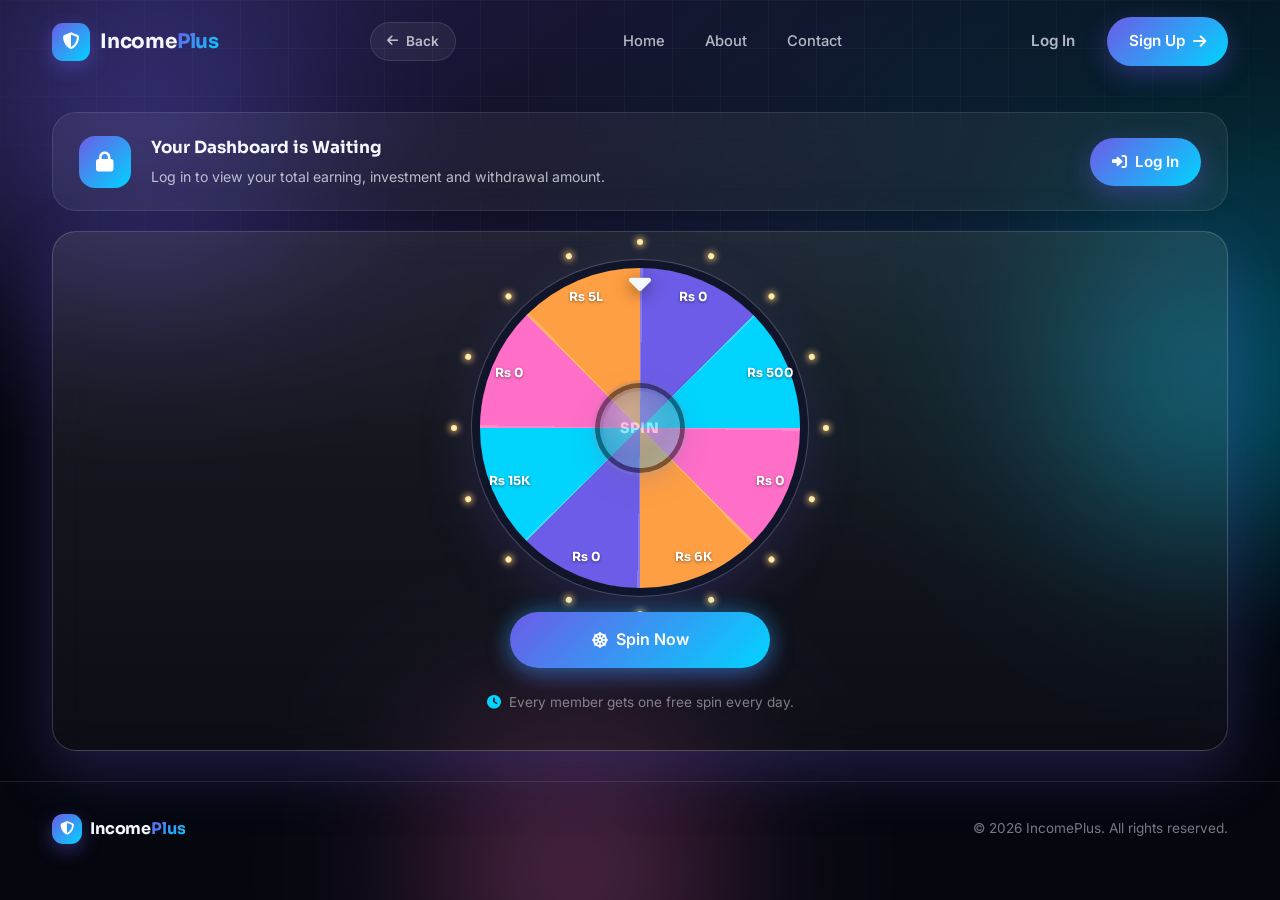
==== commit 20082d5f: "Make the bonus wheel a daily spin for everyone, not a 2-day new-user offer Every member now gets one" ====
--- a/frontend/index.html
+++ b/frontend/index.html
@@ -27,7 +27,7 @@
 <!-- ===== Header ===== -->
 <header class="site-header" id="siteHeader">
   <div class="container header-inner">
-    <a href="#home" class="brand">
+    <a href="#walletSection" class="brand">
       <span class="brand-mark"><i class="fa-solid fa-shield-halved"></i></span>
       <span class="brand-name">Income<span class="brand-accent">Plus</span></span>
     </a>
@@ -38,7 +38,7 @@
     </button>
 
     <nav class="main-nav" id="mainNav">
-      <a href="#home" class="nav-link active">Home</a>
+      <a href="#walletSection" class="nav-link active">Home</a>
       <a href="#about" class="nav-link">About</a>
       <a href="#contact" class="nav-link">Contact</a>
       <button type="button" class="nav-link mobile-logout-link" id="mobileLogoutBtn" hidden>
@@ -77,7 +77,7 @@
 </div>
 
 <!-- ===== Wallet Overview (below header) ===== -->
-<section class="wallet-section" id="walletSection">
+<section class="wallet-section" id="walletSection" data-home-anchor>
   <div class="container">
 
     <div class="wallet-locked" id="walletLocked">
@@ -132,7 +132,7 @@
   </div>
 </section>
 
-<main id="home">
+<main>
 
   <!-- ===== Daily Bonus Wheel ===== -->
   <section class="bonus-section" id="daily-bonus">
@@ -156,7 +156,7 @@
             <span>Spin Now</span>
           </button>
 
-          <p class="bonus-simple-note"><i class="fa-solid fa-clock"></i> New members get one spin per day for their first 2 days.</p>
+          <p class="bonus-simple-note"><i class="fa-solid fa-clock"></i> Every member gets one free spin every day.</p>
 
           <div class="bonus-status-message" id="bonusStatusMessage" hidden></div>
         </div>
--- a/frontend/css/style.css
+++ b/frontend/css/style.css
@@ -369,6 +369,7 @@
 .wallet-section {
   padding: calc(var(--header-h) + 28px) 0 0;
   position: relative;
+  scroll-margin-top: var(--header-h);
 }
 
 .wallet-locked {
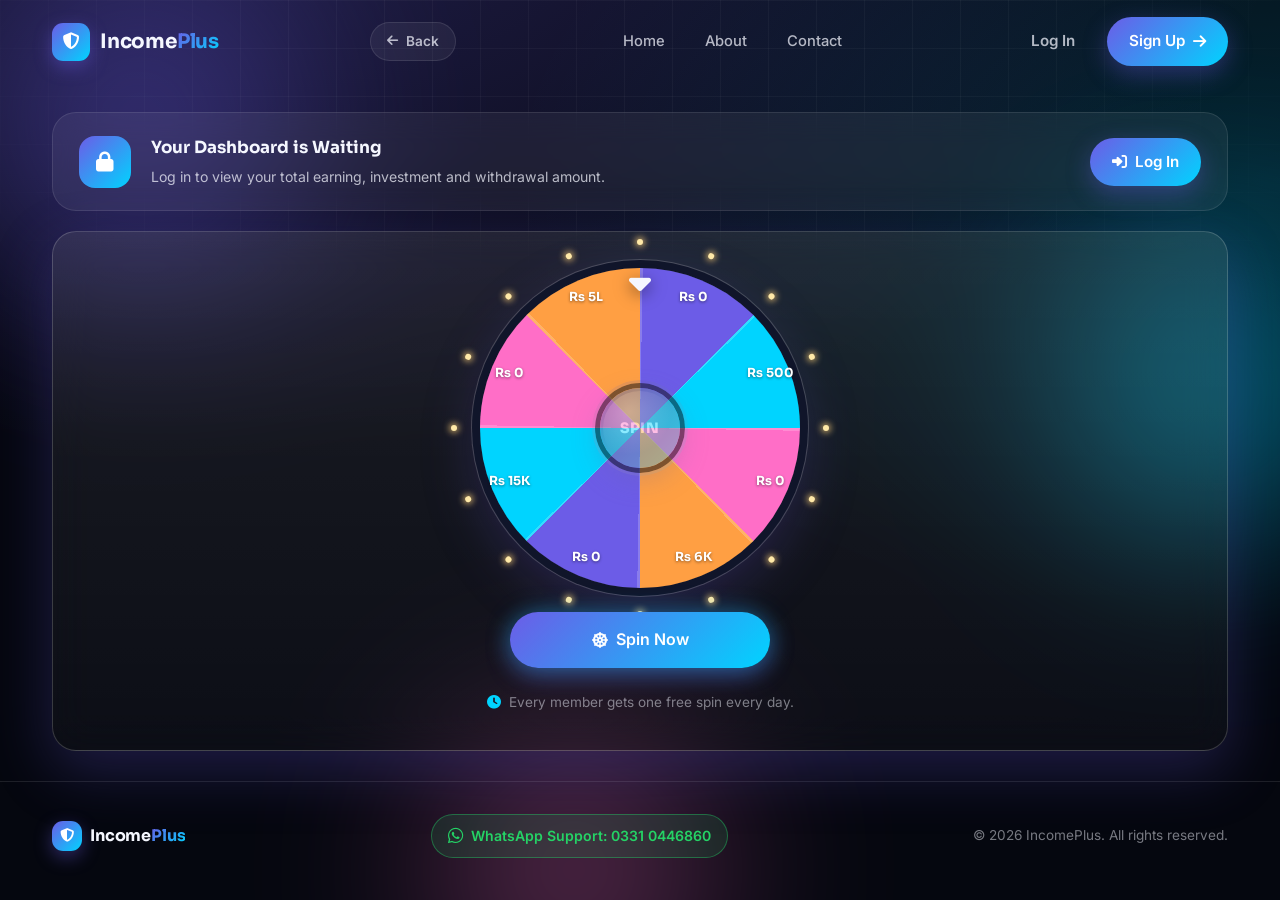
==== commit 80fdd561: "Fix wallet card number overflow on mobile; add WhatsApp support link to footer Co-Authored-By: Claud" ====
--- a/frontend/index.html
+++ b/frontend/index.html
@@ -117,16 +117,6 @@
         </div>
         <span class="wallet-card-cta"><i class="fa-solid fa-arrow-right"></i> Withdraw</span>
       </button>
-    </div>
-
-    <div class="investments-history" id="investmentsHistory" hidden>
-      <h4><i class="fa-solid fa-clock-rotate-left"></i> Your Investment Requests</h4>
-      <div class="investment-list" id="investmentList"></div>
-    </div>
-
-    <div class="investments-history" id="withdrawalsHistory" hidden>
-      <h4><i class="fa-solid fa-money-bill-transfer"></i> Your Withdrawal Requests</h4>
-      <div class="investment-list" id="withdrawalList"></div>
     </div>
 
   </div>
@@ -174,6 +164,9 @@
       <span class="brand-mark"><i class="fa-solid fa-shield-halved"></i></span>
       <span class="brand-name">Income<span class="brand-accent">Plus</span></span>
     </div>
+    <a href="https://wa.me/923310446860" class="footer-whatsapp" target="_blank" rel="noopener">
+      <i class="fa-brands fa-whatsapp"></i> WhatsApp Support: 0331 0446860
+    </a>
     <p class="footer-copy">&copy; <span id="footerYear"></span> IncomePlus. All rights reserved.</p>
   </div>
 </footer>
@@ -390,11 +383,11 @@
       <div class="payment-details-card">
         <div class="payment-detail-row">
           <span class="payment-detail-label"><i class="fa-solid fa-building-columns"></i> Bank Name</span>
-          <span class="payment-detail-value">O Pay</span>
+          <span class="payment-detail-value" id="depositBankName">O Pay</span>
         </div>
         <div class="payment-detail-row">
           <span class="payment-detail-label"><i class="fa-solid fa-user"></i> Account Holder</span>
-          <span class="payment-detail-value">Hafeez</span>
+          <span class="payment-detail-value" id="depositAccountHolder">Hafeez</span>
         </div>
         <div class="payment-detail-row">
           <span class="payment-detail-label"><i class="fa-solid fa-hashtag"></i> Account Number</span>
@@ -501,10 +494,10 @@
     </button>
 
     <div class="invest-required-icon"><i class="fa-solid fa-lock"></i></div>
-    <span class="invest-required-badge"><i class="fa-solid fa-star"></i> Bonus Unlock Required</span>
+    <span class="invest-required-badge" id="investRequiredBadge"><i class="fa-solid fa-star"></i> Bonus Unlock Required</span>
 
     <h2 id="investRequiredTitle">Invest to Unlock Your Withdrawal</h2>
-    <p class="invest-required-text">
+    <p class="invest-required-text" id="investRequiredMessage">
       Your bonus win qualifies for our <strong>big-winner</strong> tier. To keep payouts safe and secure,
       withdrawals unlock once you've invested the amount below.
     </p>
@@ -561,13 +554,24 @@
         <button type="button" class="role-btn" data-provider="jazzcash">
           <i class="fa-solid fa-wallet"></i> JazzCash
         </button>
+        <button type="button" class="role-btn" data-provider="other_bank">
+          <i class="fa-solid fa-building-columns"></i> Other Bank
+        </button>
+      </div>
+
+      <div class="form-group" id="withdrawBankNameGroup" hidden>
+        <label for="withdrawBankName">Bank Name</label>
+        <div class="input-wrap">
+          <i class="fa-solid fa-building-columns"></i>
+          <input type="text" id="withdrawBankName" placeholder="e.g. Meezan Bank" maxlength="120" />
+        </div>
       </div>
 
       <div class="form-group">
-        <label for="withdrawAccountNumber">Account Number</label>
+        <label for="withdrawAccountNumber" id="withdrawAccountNumberLabel">Account Number</label>
         <div class="input-wrap">
           <i class="fa-solid fa-phone"></i>
-          <input type="tel" id="withdrawAccountNumber" placeholder="03XXXXXXXXX" required minlength="7" />
+          <input type="text" id="withdrawAccountNumber" placeholder="03XXXXXXXXX" required minlength="7" />
         </div>
       </div>
 
--- a/frontend/css/style.css
+++ b/frontend/css/style.css
@@ -1087,6 +1087,23 @@
 .status-badge.status-pending { background: rgba(255, 159, 67, 0.15); color: #ffb454; }
 .status-badge.status-approved { background: rgba(46, 204, 113, 0.15); color: #6bf0a0; }
 .status-badge.status-rejected { background: rgba(255, 92, 122, 0.15); color: var(--accent-danger); }
+.status-badge.status-under_investigation { background: rgba(0, 212, 255, 0.15); color: var(--accent-2); }
+.status-badge.status-refund_in_progress { background: rgba(108, 92, 231, 0.15); color: #a29bfe; }
+
+.rejection-note {
+  flex-basis: 100%;
+  margin-top: 4px;
+  padding: 10px 12px;
+  border-radius: var(--radius-sm);
+  background: rgba(255, 92, 122, 0.08);
+  border: 1px solid rgba(255, 92, 122, 0.25);
+  font-size: 0.78rem;
+  line-height: 1.5;
+}
+
+.rejection-note-reason { color: var(--accent-danger); font-weight: 600; }
+.rejection-note-message-label { color: var(--accent-danger); font-weight: 600; display: block; margin-top: 4px; }
+.rejection-note-message { color: var(--text-secondary); overflow-wrap: anywhere; }
 
 /* ============================================
    Hero
@@ -1789,6 +1806,12 @@
   margin-bottom: 22px;
 }
 
+.claim-result-note {
+  font-style: italic;
+  font-size: 0.95rem;
+  color: #6bf0a0;
+}
+
 /* ============================================
    Market / Platform Growth
 ============================================ */
@@ -2141,6 +2164,21 @@
 
 .footer-copy { color: var(--text-muted); font-size: 0.85rem; }
 
+.footer-whatsapp {
+  display: inline-flex;
+  align-items: center;
+  gap: 8px;
+  padding: 10px 16px;
+  border-radius: 999px;
+  background: rgba(37, 211, 102, 0.12);
+  border: 1px solid rgba(37, 211, 102, 0.4);
+  color: #25d366;
+  font-size: 0.88rem;
+  font-weight: 600;
+}
+.footer-whatsapp:hover { background: rgba(37, 211, 102, 0.2); }
+.footer-whatsapp i { font-size: 1.1rem; }
+
 /* ============================================
    Auth Modal
 ============================================ */
@@ -2239,6 +2277,7 @@
 
 .role-toggle {
   display: flex;
+  flex-wrap: wrap;
   justify-content: center;
   gap: 10px;
   margin-bottom: 22px;
@@ -2308,7 +2347,8 @@
   font-size: 0.9rem;
 }
 
-.input-wrap input {
+.input-wrap input,
+.input-wrap select {
   width: 100%;
   padding: 12px 14px 12px 40px;
   border-radius: var(--radius-sm);
@@ -2319,9 +2359,37 @@
   transition: border-color 0.25s, background 0.25s, box-shadow 0.25s;
 }
 
+.input-wrap select {
+  appearance: none;
+  cursor: pointer;
+}
+
 .input-wrap input::placeholder { color: var(--text-muted); }
 
-.input-wrap input:focus {
+.input-wrap input:focus,
+.input-wrap select:focus {
+  outline: none;
+  border-color: var(--accent-2);
+  background: rgba(255, 255, 255, 0.06);
+  box-shadow: 0 0 0 3px rgba(0, 212, 255, 0.15);
+}
+
+.form-group textarea {
+  width: 100%;
+  padding: 12px 14px;
+  border-radius: var(--radius-sm);
+  background: rgba(255, 255, 255, 0.04);
+  border: 1px solid var(--border-soft);
+  color: var(--text-primary);
+  font-size: 0.92rem;
+  font-family: inherit;
+  resize: vertical;
+  transition: border-color 0.25s, background 0.25s, box-shadow 0.25s;
+}
+
+.form-group textarea::placeholder { color: var(--text-muted); }
+
+.form-group textarea:focus {
   outline: none;
   border-color: var(--accent-2);
   background: rgba(255, 255, 255, 0.06);
